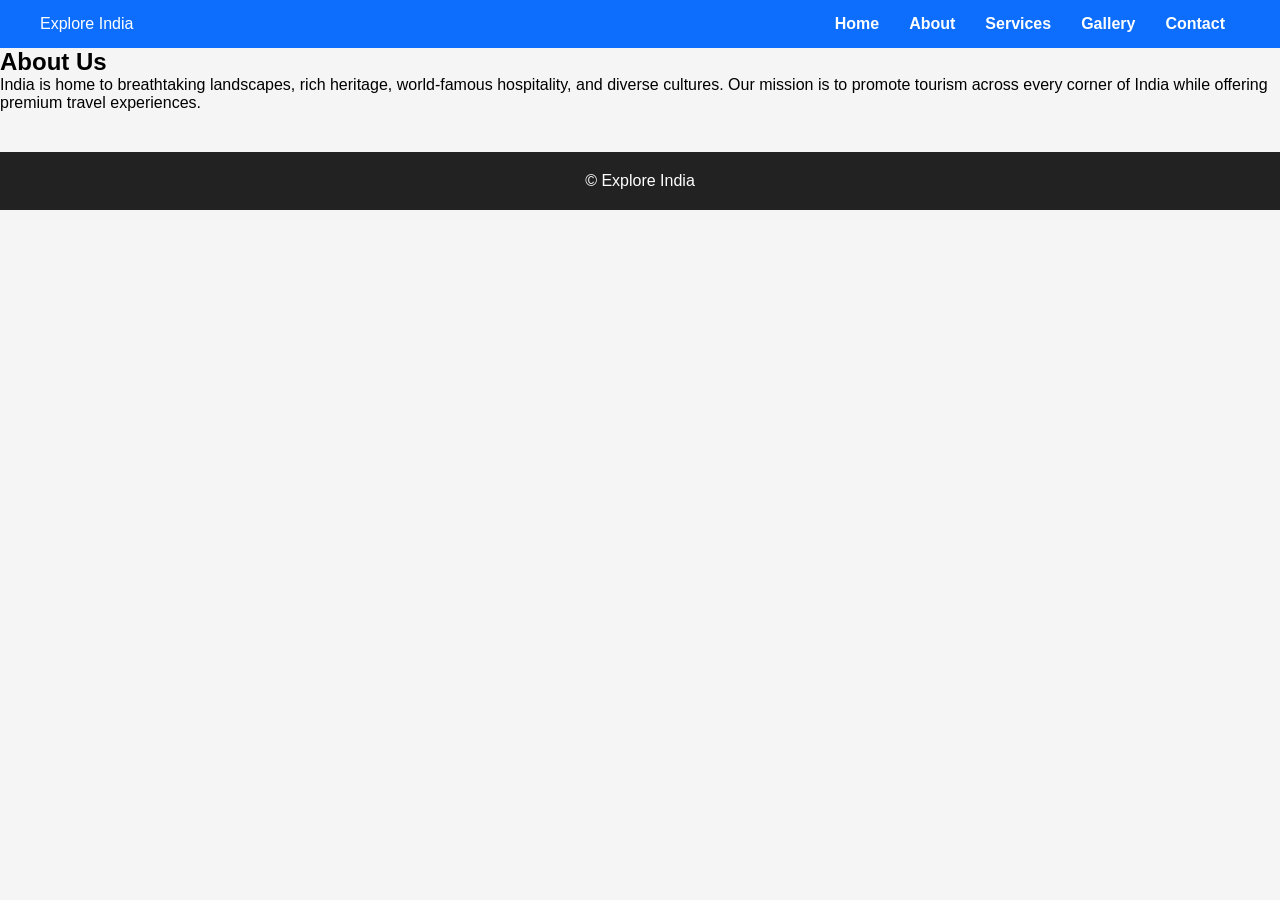
==== about.html @ 99f6db0e "Initial commit" ====
<!DOCTYPE html>
<html>
<head>

<link rel="stylesheet" href="css/style.css">

<title>About</title>

</head>

<body>

<nav class="navbar">

<div class="logo">Explore India</div>

<ul class="nav-links">

<li><a href="index.html">Home</a></li>

<li><a href="about.html">About</a></li>

<li><a href="services.html">Services</a></li>

<li><a href="gallery.html">Gallery</a></li>

<li><a href="contact.html">Contact</a></li>

</ul>

</nav>

<section class="page">

<h1>About Us</h1>

<p>

India is home to breathtaking landscapes, rich heritage,

world-famous hospitality, and diverse cultures.

Our mission is to promote tourism across every corner

of India while offering premium travel experiences.

</p>

</section>

<footer>

<p>© Explore India</p>

</footer>

</body>

</html>
---- css/style.css ----
*{
margin:0;
padding:0;
box-sizing:border-box;
font-family:Arial;
}

body{
background:#f5f5f5;
}

.navbar{
display:flex;
justify-content:space-between;
align-items:center;
background:#0d6efd;
padding:15px 40px;
color:white;
flex-wrap:wrap;
}

.nav-links{
display:flex;
list-style:none;
}

.nav-links li{
margin:0 15px;
}

.nav-links a{
color:white;
text-decoration:none;
font-weight:bold;
}

.menu{
display:none;
font-size:30px;
cursor:pointer;
}

.hero{
text-align:center;
padding:40px;
}

.slider img{
width:100%;
height:500px;
object-fit:cover;
border-radius:10px;
}

.cards{
display:flex;
justify-content:center;
gap:20px;
flex-wrap:wrap;
padding:40px;
}

.card{
background:white;
padding:20px;
width:300px;
box-shadow:0 0 10px gray;
text-align:center;
border-radius:10px;
}

.card img{
width:100%;
height:220px;
object-fit:cover;
}

.gallery{
display:grid;
grid-template-columns:repeat(auto-fit,minmax(250px,1fr));
gap:15px;
padding:30px;
}

.gallery img{
width:100%;
border-radius:10px;
}

.contact{
width:80%;
margin:auto;
padding:30px;
}

.contact input,
.contact textarea{
width:100%;
padding:12px;
margin:10px 0;
}

button{
padding:12px 30px;
background:#0d6efd;
color:white;
border:none;
cursor:pointer;
}

footer{
background:#222;
color:white;
text-align:center;
padding:20px;
margin-top:40px;
}

@media(max-width:768px){

.nav-links{
display:none;
width:100%;
flex-direction:column;
}

.nav-links.active{
display:flex;
}

.menu{
display:block;
}

}
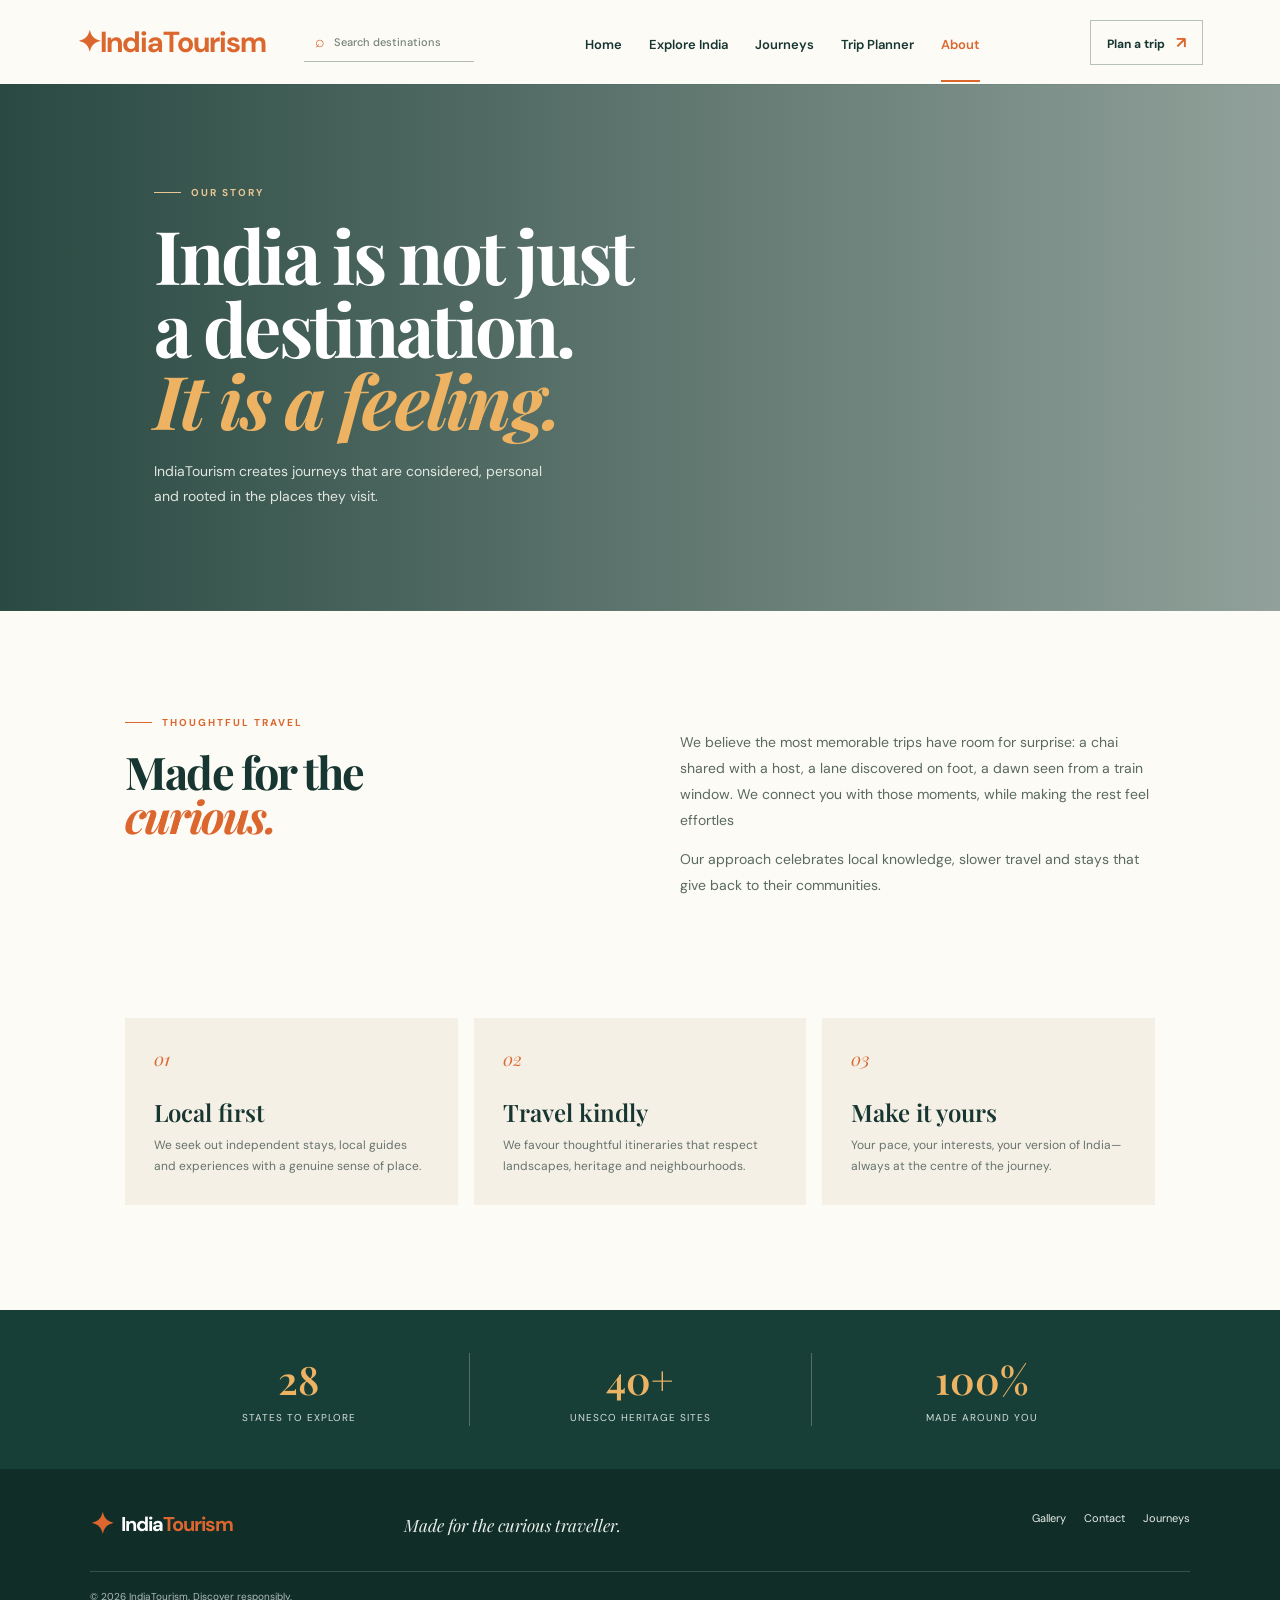
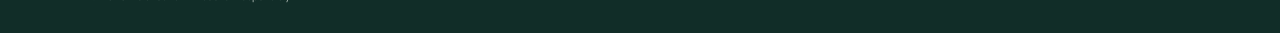
==== commit 22467121: "index (home) page" ====
--- a/about.html
+++ b/about.html
@@ -1,59 +1,77 @@
 <!DOCTYPE html>
-<html>
+<html lang="en">
+
 <head>
-
-<link rel="stylesheet" href="css/style.css">
-
-<title>About</title>
-
+    <meta charset="UTF-8">
+    <meta name="viewport" content="width=device-width,initial-scale=1.0">
+    <meta name="description" content="About IndiaTourism">
+    <title>About | IndiaTourism</title>
+    <link rel="preconnect" href="https://fonts.googleapis.com">
+    <link rel="preconnect" href="https://fonts.gstatic.com" crossorigin>
+    <link
+        href="https://fonts.googleapis.com/css2?family=DM+Sans:wght@400;500;600;700&family=Playfair+Display:ital,wght@0,600;0,700;0,800;1,600&display=swap"
+        rel="stylesheet">
+    <link rel="stylesheet" href="css/style.css">
 </head>
 
 <body>
-
-<nav class="navbar">
-
-<div class="logo">Explore India</div>
-
-<ul class="nav-links">
-
-<li><a href="index.html">Home</a></li>
-
-<li><a href="about.html">About</a></li>
-
-<li><a href="services.html">Services</a></li>
-
-<li><a href="gallery.html">Gallery</a></li>
-
-<li><a href="contact.html">Contact</a></li>
-
-</ul>
-
-</nav>
-
-<section class="page">
-
-<h1>About Us</h1>
-
-<p>
-
-India is home to breathtaking landscapes, rich heritage,
-
-world-famous hospitality, and diverse cultures.
-
-Our mission is to promote tourism across every corner
-
-of India while offering premium travel experiences.
-
-</p>
-
-</section>
-
-<footer>
-
-<p>© Explore India</p>
-
-</footer>
-
+    <header class="site-header"><a class="brand" href="index.html"><span
+                class="brand-mark">✦<span><span>India<span>Tourism</span></span></a><button class="menu-toggle"
+            aria-label="Open navigation" aria-expanded="false">☰</button>
+        <nav class="main-nav"><a href="index.html">Home</a><a href="services.html">Explore India</a><a
+                href="services.html">Journeys</a><a href="index.html#planner">Trip Planner</a><a class="active"
+                href="about.html">About</a></nav><a class="nav-action" href="contact.html">Plan a trip
+            <span>↗</span></a>
+    </header>
+    <main>
+        <section class="page-hero about-hero">
+            <p class="eyebrow light"><span></span> Our story</p>
+            <h1>India is not just<br>a destination.<br><em>It is a feeling.</em></h1>
+            <p>IndiaTourism creates journeys that are considered, personal and rooted in the places they visit.</p>
+        </section>
+        <section class="story-section">
+            <div>
+                <p class="eyebrow warm"><span></span> Thoughtful travel</p>
+                <h2>Made for the<br><em>curious.</em></h2>
+            </div>
+            <div>
+                <p>We believe the most memorable trips have room for surprise: a chai shared with a host, a lane
+                    discovered on foot, a dawn seen from a train window. We connect you with those moments, while making
+                    the rest feel effortles</p>
+                <p>Our approach celebrates local knowledge, slower travel and stays that give back to their communities.
+                </p>
+            </div>
+        </section>
+        <section class="values-grid">
+            <article><span>01</span>
+                <h3>Local first</h3>
+                <p>We seek out independent stays, local guides and experiences with a genuine sense of place.</p>
+            </article>
+            <article><span>02</span>
+                <h3>Travel kindly</h3>
+                <p>We favour thoughtful itineraries that respect landscapes, heritage and neighbourhoods.</p>
+            </article>
+            <article><span>03</span>
+                <h3>Make it yours</h3>
+                <p>Your pace, your interests, your version of India—always at the centre of the journey.</p>
+            </article>
+        </section>
+        <section class="stats-strip">
+            <div><strong>28</strong><span>States to explore</span></div>
+            <div><strong>40+</strong><span>UNESCO heritage sites</span></div>
+            <div><strong>100%</strong><span>Made around you</span></div>
+        </section>
+    </main>
+    <footer class="site-footer"><a class="brand" href="index.html">
+            <span class="brand-mark">✦</span><span>India<span>Tourism</span></span></a>
+        <p>Made for the curious traveller.</p>
+        <div><a href="gallery.html">Gallery</a>
+            <a href="contact.html">Contact</a>
+            <a href="services.html">Journeys</a>
+        </div>
+        <small>© 2026 IndiaTourism. Discover responsibly.</small>
+    </footer>
+    <script src="js/script.js"></script>
 </body>
 
 </html>
--- a/css/style.css
+++ b/css/style.css
@@ -1,135 +1,1942 @@
-*{
-margin:0;
-padding:0;
-box-sizing:border-box;
-font-family:Arial;
-}
-
-body{
-background:#f5f5f5;
-}
-
-.navbar{
-display:flex;
-justify-content:space-between;
-align-items:center;
-background:#0d6efd;
-padding:15px 40px;
-color:white;
-flex-wrap:wrap;
-}
-
-.nav-links{
-display:flex;
-list-style:none;
-}
-
-.nav-links li{
-margin:0 15px;
-}
-
-.nav-links a{
-color:white;
-text-decoration:none;
-font-weight:bold;
-}
-
-.menu{
-display:none;
-font-size:30px;
-cursor:pointer;
-}
-
-.hero{
-text-align:center;
-padding:40px;
-}
-
-.slider img{
-width:100%;
-height:500px;
-object-fit:cover;
-border-radius:10px;
-}
-
-.cards{
-display:flex;
-justify-content:center;
-gap:20px;
-flex-wrap:wrap;
-padding:40px;
-}
-
-.card{
-background:white;
-padding:20px;
-width:300px;
-box-shadow:0 0 10px gray;
-text-align:center;
-border-radius:10px;
-}
-
-.card img{
-width:100%;
-height:220px;
-object-fit:cover;
-}
-
-.gallery{
-display:grid;
-grid-template-columns:repeat(auto-fit,minmax(250px,1fr));
-gap:15px;
-padding:30px;
-}
-
-.gallery img{
-width:100%;
-border-radius:10px;
-}
-
-.contact{
-width:80%;
-margin:auto;
-padding:30px;
-}
-
-.contact input,
-.contact textarea{
-width:100%;
-padding:12px;
-margin:10px 0;
-}
-
-button{
-padding:12px 30px;
-background:#0d6efd;
-color:white;
-border:none;
-cursor:pointer;
-}
-
-footer{
-background:#222;
-color:white;
-text-align:center;
-padding:20px;
-margin-top:40px;
-}
-
-@media(max-width:768px){
-
-.nav-links{
-display:none;
-width:100%;
-flex-direction:column;
-}
-
-.nav-links.active{
-display:flex;
-}
-
-.menu{
-display:block;
-}
-
+:root {
+    --ink: #173631;
+    --forest: #173f38;
+    --cream: #f5f0e6;
+    --paper: #fdfbf6;
+    --saffron: #db672f;
+    --muted: #7c8178;
+    --line: #d8d5cc;
+    --serif: 'Playfair Display', Georgia, serif;
+    --sans: 'DM Sans', Arial, sans-serif;
+}
+
+* {
+    box-sizing: border-box;
+}
+
+html {
+    scroll-behavior: smooth;
+}
+
+body {
+    margin: 0;
+    background: var(--paper);
+    color: var(--ink);
+    font-family: var(--sans);
+}
+
+a {
+    color: inherit;
+    text-decoration: none;
+}
+
+img {
+    display: block;
+    width: 100%;
+    height: 100%;
+    object-fit: cover;
+}
+
+.visually-hidden {
+    position: absolute;
+    width: 1px;
+    height: 1px;
+    overflow: hidden;
+    clip: rect(0, 0, 0, 0);
+    white-space: nowrap;
+}
+
+.site-header {
+    position: sticky;
+    top: 0;
+    box-shadow: 0 1px 0 #17363112;
+}
+
+.site-search {
+    display: flex;
+    align-items: center;
+    gap: 7px;
+    width: 170px;
+    padding: 9px 11px;
+    border-bottom: 1px solid #aebbb3;
+    color: var(--saffron);
+}
+
+.site-search input {
+    width: 100%;
+    border: 0;
+    outline: 0;
+    background: transparent;
+    color: var(--ink);
+    font: 500 11px var(--sans);
+}
+
+.site-search input::placeholder {
+    color: #75847c;
+}
+
+.home-links {
+    max-width: 1080px;
+    margin: auto;
+    padding: 38px 25px;
+    display: grid;
+    grid-template-columns: repeat(3, 1fr);
+    gap: 0;
+}
+
+.home-links a {
+    min-height: 99px;
+    padding: 14px 23px;
+    border-left: 1px solid var(--line);
+    display: grid;
+    grid-template-columns: 28px 1fr 20px;
+    align-content: center;
+    column-gap: 9px;
+}
+
+.home-links a:last-child {
+    border-right: 1px solid var(--line);
+}
+
+.home-links span {
+    grid-row: span 2;
+    color: var(--saffron);
+    font: italic 16px var(--serif);
+}
+
+.home-links strong {
+    font: 600 17px var(--serif);
+}
+
+.home-links small {
+    color: #7b8781;
+    font-size: 9px;
+    line-height: 1.5;
+}
+
+.home-links b {
+    grid-column: 3;
+    grid-row: span 2;
+    align-self: center;
+    color: var(--saffron);
+    font-size: 17px;
+}
+
+.booking-hero {
+    background-image: linear-gradient(90deg, #12362ee6, #12362e66), url('https://images.unsplash.com/photo-1514222134-b57cbb8ce073?auto=format&fit=crop&w=1600&q=80');
+}
+
+@media (max-width:900px) {
+    .site-search {
+        order: 3;
+        margin-left: auto;
+        width: 150px;
+    }
+
+    .site-header {
+        gap: 16px;
+    }
+
+    .main-nav {
+        margin: auto;
+    }
+}
+
+.gallery-grid.expanded-gallery {
+    height: auto;
+    min-height: 760px;
+    grid-template-columns: repeat(3, 1fr);
+    grid-template-rows: repeat(3, 240px);
+}
+
+.expanded-gallery .tall {
+    grid-row: span 2;
+}
+
+.expanded-gallery .gallery-item {
+    min-height: 0;
+}
+
+@media (max-width:760px) {
+    .gallery-grid.expanded-gallery {
+        min-height: 0;
+        grid-template-columns: 1fr 1fr;
+        grid-template-rows: repeat(5, 170px);
+    }
+}
+
+@media (max-width:760px) {
+    .site-search {
+        display: none;
+    }
+
+    .home-links {
+        grid-template-columns: 1fr;
+        padding: 18px 8vw 35px;
+    }
+
+    .home-links a,
+    .home-links a:last-child {
+        border: 0;
+        border-bottom: 1px solid var(--line);
+        padding: 16px 4px;
+        min-height: 82px;
+    }
+}
+
+.hero-image .hero-slide {
+    position: absolute;
+    inset: 0;
+    opacity: 0;
+    transition: opacity .75s ease;
+}
+
+.hero-image .hero-slide.active {
+    opacity: 1;
+}
+
+.slider-controls {
+    position: absolute;
+    z-index: 2;
+    right: 26px;
+    bottom: 25px;
+    display: flex;
+    gap: 7px;
+}
+
+.slider-dot {
+    width: 20px;
+    height: 2px;
+    padding: 0;
+    border: 0;
+    background: #ffffff88;
+    cursor: pointer;
+}
+
+.slider-dot.active {
+    background: #fff;
+}
+
+.page-hero {
+    min-height: 430px;
+    padding: 102px 12vw;
+    color: white;
+    background-position: center;
+    background-size: cover;
+}
+
+.page-hero h1 {
+    margin: 0;
+    font: 700 clamp(48px, 6vw, 74px)/.98 var(--serif);
+    letter-spacing: -2.7px;
+}
+
+.page-hero h1 em {
+    color: #edb363;
+}
+
+.page-hero>p:not(.eyebrow) {
+    max-width: 390px;
+    color: #e1e7e0;
+    font-size: 14px;
+    line-height: 1.8;
+    margin: 22px 0 0;
+}
+
+.about-hero {
+    background-image: linear-gradient(90deg, #12362ee6, #12362e75), url('https://images.unsplash.com/photo-1514222134-b57cbb8ce073?auto=format&fit=crop&w=1600&q=80');
+}
+
+.services-hero {
+    background-image: linear-gradient(90deg, #12362ee6, #12362e66), url('https://images.unsplash.com/photo-1506461883276-594a12b11cf3?auto=format&fit=crop&w=1600&q=80');
+}
+
+.gallery-hero {
+    background-image: linear-gradient(90deg, #12362ee6, #12362e68), url('https://images.unsplash.com/photo-1548013146-72479768bada?auto=format&fit=crop&w=1600&q=80');
+}
+
+.story-section {
+    max-width: 1080px;
+    margin: auto;
+    padding: 105px 25px;
+    display: grid;
+    grid-template-columns: 1fr 1fr;
+    gap: 80px;
+}
+
+.story-section h2,
+.service-page-intro h2 {
+    margin: 0;
+    font: 700 45px/.98 var(--serif);
+    letter-spacing: -1.8px;
+}
+
+.story-section h2 em,
+.service-page-intro h2 em {
+    color: var(--saffron);
+}
+
+.story-section>div:last-child {
+    color: #596961;
+    font-size: 14px;
+    line-height: 1.85;
+}
+
+.values-grid {
+    max-width: 1080px;
+    margin: 0 auto 105px;
+    padding: 0 25px;
+    display: grid;
+    grid-template-columns: repeat(3, 1fr);
+    gap: 16px;
+}
+
+.values-grid article {
+    padding: 29px;
+    background: var(--cream);
+}
+
+.values-grid span {
+    color: var(--saffron);
+    font: italic 18px var(--serif);
+}
+
+.values-grid h3 {
+    margin: 25px 0 7px;
+    font: 600 24px var(--serif);
+}
+
+.values-grid p {
+    color: #66736c;
+    font-size: 12px;
+    line-height: 1.7;
+    margin: 0;
+}
+
+.stats-strip {
+    background: var(--forest);
+    color: white;
+    padding: 43px max(10vw, 25px);
+    display: grid;
+    grid-template-columns: repeat(3, 1fr);
+    text-align: center;
+}
+
+.stats-strip div+div {
+    border-left: 1px solid #ffffff40;
+}
+
+.stats-strip strong {
+    display: block;
+    font: 600 39px var(--serif);
+    color: #edb363;
+}
+
+.stats-strip span {
+    font-size: 10px;
+    color: #d6e0d9;
+    text-transform: uppercase;
+    letter-spacing: 1px;
+}
+
+.service-page-intro {
+    max-width: 1080px;
+    margin: auto;
+    padding: 100px 25px 42px;
+}
+
+.service-page-grid {
+    max-width: 1080px;
+    margin: 0 auto 105px;
+    padding: 0 25px;
+    display: grid;
+    grid-template-columns: repeat(3, 1fr);
+    gap: 16px;
+}
+
+.service-page-grid article {
+    padding: 31px;
+    border: 1px solid var(--line);
+}
+
+.service-page-grid article>span {
+    color: var(--saffron);
+    font-size: 27px;
+}
+
+.service-page-grid h3 {
+    margin: 36px 0 7px;
+    font: 600 25px var(--serif);
+}
+
+.service-page-grid p {
+    min-height: 60px;
+    color: #69766f;
+    font-size: 12px;
+    line-height: 1.75;
+}
+
+.service-page-grid a {
+    color: var(--saffron);
+    font-size: 11px;
+    font-weight: 700;
+}
+
+.compact {
+    padding-top: 0;
+}
+
+.standalone {
+    background: var(--paper);
+}
+
+.contact-page {
+    min-height: 590px;
+}
+
+.expanded {
+    max-width: 1080px;
+}
+
+@media (max-width:760px) {
+    .page-hero {
+        min-height: 380px;
+        padding: 80px 9vw;
+    }
+
+    .story-section {
+        grid-template-columns: 1fr;
+        gap: 35px;
+        padding: 75px 8vw;
+    }
+
+    .values-grid,
+    .service-page-grid {
+        grid-template-columns: 1fr;
+        padding: 0 8vw;
+        margin-bottom: 75px;
+    }
+
+    .stats-strip {
+        grid-template-columns: 1fr;
+        gap: 22px;
+    }
+
+    .stats-strip div+div {
+        border-left: 0;
+        border-top: 1px solid #ffffff40;
+        padding-top: 22px;
+    }
+
+    .service-page-intro {
+        padding: 75px 8vw 35px;
+    }
+
+    .contact-page {
+        min-height: 0;
+    }
+}
+
+.booking-section {
+    max-width: 1130px;
+    margin: auto;
+    padding: 110px 25px;
+}
+
+.booking-section {
+    display: grid;
+    grid-template-columns: .9fr 1.5fr;
+    column-gap: 72px;
+}
+
+.booking-intro h2,
+.gallery-title h2,
+.contact-copy h2 {
+    font: 700 43px/.98 var(--serif);
+    letter-spacing: -1.7px;
+    margin: 0;
+}
+
+.booking-intro h2 em,
+.gallery-title h2 em,
+.contact-copy h2 em {
+    color: var(--saffron);
+}
+
+.booking-intro>p:not(.eyebrow) {
+    color: #647169;
+    line-height: 1.75;
+    font-size: 13px;
+    margin: 20px 0 27px;
+}
+
+.booking-tabs {
+    display: flex;
+    gap: 8px;
+    flex-wrap: wrap;
+}
+
+.booking-tab {
+    border: 1px solid #cbd0c9;
+    background: transparent;
+    color: #607069;
+    cursor: pointer;
+    padding: 9px 11px;
+    font: 600 10px var(--sans);
+}
+
+.booking-tab.active {
+    color: white;
+    border-color: var(--forest);
+    background: var(--forest);
+}
+
+.booking-options {
+    display: grid;
+    gap: 10px;
+}
+
+.booking-option {
+    position: relative;
+    min-height: 126px;
+    padding: 20px 22px;
+    border: 1px solid #deded6;
+    background: #fff;
+    display: grid;
+    grid-template-columns: 1fr auto;
+    align-items: center;
+}
+
+.booking-option.featured {
+    border-color: var(--saffron);
+}
+
+.option-tag {
+    color: var(--saffron);
+    text-transform: uppercase;
+    letter-spacing: 1.1px;
+    font-size: 8px;
+    font-weight: 700;
+}
+
+.booking-option h3 {
+    grid-column: 1;
+    font: 600 23px var(--serif);
+    margin: 4px 0 2px;
+}
+
+.booking-option p {
+    grid-column: 1;
+    margin: 0;
+    color: #738078;
+    font-size: 10px;
+}
+
+.booking-option strong {
+    position: absolute;
+    right: 22px;
+    top: 27px;
+    color: var(--forest);
+    font: 600 21px var(--serif);
+}
+
+.booking-option strong small {
+    display: block;
+    font: 400 8px var(--sans);
+    color: #8a948e;
+    text-transform: uppercase;
+    letter-spacing: .6px;
+}
+
+.reserve-button {
+    position: absolute;
+    right: 22px;
+    bottom: 18px;
+    border: 0;
+    background: transparent;
+    color: var(--saffron);
+    cursor: pointer;
+    padding: 0;
+    font: 700 10px var(--sans);
+}
+
+.reserve-button span {
+    margin-left: 8px;
+    font-size: 15px;
+}
+
+.booking-feedback {
+    grid-column: 2;
+    min-height: 18px;
+    margin: 12px 0 0;
+    color: var(--saffron);
+    font-size: 12px;
+}
+
+.saved-bookings {
+    grid-column: 2;
+}
+
+.saved-bookings:not(:empty) {
+    margin-top: 4px;
+    padding: 12px 14px;
+    background: var(--cream);
+    color: #44564e;
+    font-size: 11px;
+}
+
+.saved-bookings button {
+    float: right;
+    border: 0;
+    background: transparent;
+    color: var(--saffron);
+    cursor: pointer;
+}
+
+.gallery-section {
+    background: var(--cream);
+    padding: 102px max(6vw, 25px);
+}
+
+.gallery-title {
+    max-width: 1080px;
+    display: flex;
+    align-items: end;
+    justify-content: space-between;
+    gap: 50px;
+    margin: 0 auto 43px;
+}
+
+.gallery-title>p {
+    max-width: 345px;
+    margin: 0;
+    color: #657169;
+    line-height: 1.75;
+    font-size: 13px;
+}
+
+.gallery-grid {
+    max-width: 1080px;
+    margin: auto;
+    height: 493px;
+    display: grid;
+    grid-template-columns: 1.1fr 1fr 1fr;
+    grid-template-rows: 1fr 1fr;
+    gap: 14px;
+}
+
+.gallery-item {
+    position: relative;
+    overflow: hidden;
+    padding: 0;
+    border: 0;
+    cursor: pointer;
+    text-align: left;
+    color: #fff;
+    background: #143b34;
+}
+
+.gallery-item img {
+    transition: transform .4s;
+}
+
+.gallery-item:hover img {
+    transform: scale(1.05);
+}
+
+.gallery-item:after {
+    content: '';
+    position: absolute;
+    inset: 0;
+    background: linear-gradient(0deg, #0c2c25b5, transparent 55%);
+}
+
+.gallery-item span {
+    position: absolute;
+    z-index: 1;
+    bottom: 15px;
+    left: 17px;
+    font: 600 18px var(--serif);
+}
+
+.gallery-item.tall {
+    grid-row: span 2;
+}
+
+.gallery-item.wide {
+    grid-column: span 2;
+}
+
+.lightbox {
+    padding: 0;
+    border: 0;
+    max-width: min(820px, 90vw);
+    background: #153b34;
+    color: white;
+}
+
+.lightbox::backdrop {
+    background: #10251ed9;
+}
+
+.lightbox img {
+    max-height: 75vh;
+    object-fit: contain;
+}
+
+.lightbox p {
+    margin: 0;
+    padding: 13px 18px 16px;
+    font: italic 16px var(--serif);
+}
+
+.lightbox-close {
+    position: absolute;
+    top: 8px;
+    right: 8px;
+    width: 31px;
+    height: 31px;
+    border: 0;
+    border-radius: 50%;
+    background: white;
+    color: var(--forest);
+    font-size: 23px;
+    cursor: pointer;
+}
+
+.contact-section {
+    padding: 89px max(8vw, 25px);
+    background: var(--forest);
+    color: white;
+    display: grid;
+    grid-template-columns: .85fr 1.3fr;
+    gap: 92px;
+}
+
+.contact-copy h2 em {
+    color: #edb363;
+}
+
+.contact-copy>p:not(.eyebrow) {
+    color: #c1d0c7;
+    max-width: 320px;
+    font-size: 13px;
+    line-height: 1.8;
+    margin: 20px 0;
+}
+
+.contact-copy>a {
+    color: #f1bb6d;
+    font: 600 14px var(--serif);
+}
+
+.contact-form {
+    display: grid;
+    gap: 17px;
+}
+
+.form-row {
+    display: grid;
+    grid-template-columns: 1fr 1fr;
+    gap: 16px;
+}
+
+.contact-form label {
+    display: flex;
+    flex-direction: column;
+    gap: 7px;
+    text-transform: uppercase;
+    letter-spacing: .9px;
+    color: #c3d2c9;
+    font-size: 8px;
+}
+
+.contact-form input,
+.contact-form select,
+.contact-form textarea {
+    width: 100%;
+    border: 0;
+    border-bottom: 1px solid #a5bbb0;
+    outline: 0;
+    padding: 4px 0 9px;
+    resize: vertical;
+    color: white;
+    background: transparent;
+    font: 500 12px var(--sans);
+}
+
+.contact-form select option {
+    color: var(--ink);
+}
+
+.contact-form input::placeholder,
+.contact-form textarea::placeholder {
+    color: #b7c8bd;
+}
+
+.contact-form input:invalid:not(:placeholder-shown),
+.contact-form textarea:invalid:not(:placeholder-shown) {
+    border-bottom-color: #f09576;
+}
+
+.contact-form .button {
+    justify-self: start;
+    border: 0;
+    cursor: pointer;
+    margin-top: 5px;
+}
+
+.form-feedback {
+    min-height: 16px;
+    margin: 0;
+    color: #f3cf9e;
+    font-size: 12px;
+}
+
+@media (max-width:760px) {
+    .booking-section {
+        display: block;
+        padding: 75px 8vw;
+    }
+
+    .booking-options {
+        margin-top: 34px;
+    }
+
+    .booking-option {
+        min-height: 142px;
+    }
+
+    .booking-feedback,
+    .saved-bookings {
+        margin-top: 13px;
+    }
+
+    .gallery-section {
+        padding: 75px 6vw;
+    }
+
+    .gallery-title {
+        display: block;
+    }
+
+    .gallery-title>p {
+        margin-top: 23px;
+    }
+
+    .gallery-grid {
+        height: 430px;
+        grid-template-columns: 1fr 1fr;
+        grid-template-rows: 1.2fr 1fr 1fr;
+    }
+
+    .gallery-item.tall {
+        grid-row: span 2;
+    }
+
+    .gallery-item.wide {
+        grid-column: span 2;
+    }
+
+    .contact-section {
+        grid-template-columns: 1fr;
+        gap: 46px;
+        padding: 70px 8vw;
+    }
+
+    .form-row {
+        grid-template-columns: 1fr;
+        gap: 17px;
+    }
+}
+
+.destination-guide {
+    padding: 106px max(6vw, 25px) 112px;
+    background: var(--cream);
+}
+
+.guide-heading {
+    max-width: 1080px;
+    margin: 0 auto 42px;
+    display: flex;
+    align-items: end;
+    justify-content: space-between;
+    gap: 25px;
+}
+
+.guide-heading h2,
+.travel-tools h2 {
+    font: 700 44px/.98 var(--serif);
+    letter-spacing: -1.6px;
+    margin: 0;
+}
+
+.guide-heading h2 em,
+.travel-tools h2 em {
+    color: var(--saffron);
+}
+
+.filter-row {
+    display: flex;
+    gap: 7px;
+    flex-wrap: wrap;
+}
+
+.filter {
+    border: 1px solid #cbd0c9;
+    background: transparent;
+    padding: 9px 12px;
+    font: 600 10px var(--sans);
+    color: #607069;
+    cursor: pointer;
+}
+
+.filter.active,
+.filter:hover {
+    color: #fff;
+    border-color: var(--forest);
+    background: var(--forest);
+}
+
+.destination-cards {
+    max-width: 1080px;
+    margin: auto;
+    display: grid;
+    grid-template-columns: repeat(4, 1fr);
+    gap: 15px;
+}
+
+.destination-card {
+    background: #fff;
+    transition: transform .25s, opacity .25s;
+}
+
+.destination-card.hidden {
+    display: none;
+}
+
+.destination-card:hover {
+    transform: translateY(-5px);
+}
+
+.destination-card img {
+    height: 200px;
+}
+
+.destination-content {
+    padding: 17px 18px 14px;
+}
+
+.season {
+    font-size: 8px;
+    text-transform: uppercase;
+    letter-spacing: .85px;
+    color: var(--saffron);
+    font-weight: 700;
+}
+
+.destination-content h3 {
+    font: 600 24px var(--serif);
+    margin: 7px 0 4px;
+}
+
+.destination-content p {
+    color: #67746d;
+    font-size: 11px;
+    line-height: 1.5;
+    min-height: 33px;
+    margin: 0;
+}
+
+.destination-content>div {
+    border-top: 1px solid #e5e5df;
+    margin-top: 14px;
+    padding-top: 10px;
+    display: flex;
+    justify-content: space-between;
+    align-items: center;
+    color: #84918b;
+    font-size: 9px;
+    text-transform: uppercase;
+    letter-spacing: .8px;
+}
+
+.destination-content button {
+    border: 0;
+    background: transparent;
+    font-size: 21px;
+    color: var(--saffron);
+    cursor: pointer;
+    line-height: 1;
+}
+
+.destination-feedback {
+    max-width: 1080px;
+    margin: 16px auto 0;
+    min-height: 16px;
+    color: var(--saffron);
+    font-size: 12px;
+}
+
+.travel-tools {
+    padding: 107px max(6vw, 25px);
+    max-width: 1190px;
+    margin: auto;
+    display: grid;
+    grid-template-columns: 1.15fr 1.3fr .85fr;
+    gap: 39px;
+    align-items: center;
+}
+
+.tools-copy>p:not(.eyebrow) {
+    color: #65736b;
+    font-size: 13px;
+    line-height: 1.8;
+    max-width: 275px;
+    margin: 19px 0 23px;
+}
+
+.dark-link {
+    color: var(--forest);
+}
+
+.dark-link span {
+    color: var(--saffron);
+    margin-left: 9px;
+    font-size: 17px;
+}
+
+.service-list {
+    border-top: 1px solid var(--line);
+}
+
+.service-list article {
+    min-height: 93px;
+    display: grid;
+    grid-template-columns: 36px 1fr 18px;
+    gap: 9px;
+    align-items: center;
+    border-bottom: 1px solid var(--line);
+}
+
+.service-icon {
+    color: var(--saffron);
+    font-size: 24px;
+}
+
+.service-list h3 {
+    margin: 0 0 4px;
+    font: 600 18px var(--serif);
+}
+
+.service-list p {
+    margin: 0;
+    color: #77827c;
+    font-size: 10px;
+    line-height: 1.5;
+}
+
+.service-list article>span:last-child {
+    color: var(--saffron);
+}
+
+.weather-card {
+    min-height: 232px;
+    background: var(--forest);
+    color: white;
+    padding: 22px;
+}
+
+.weather-top {
+    display: flex;
+    justify-content: space-between;
+    align-items: start;
+    border-bottom: 1px solid #ffffff35;
+    padding-bottom: 19px;
+}
+
+.weather-top p {
+    margin: 0 0 4px;
+    color: #c8d8cf;
+    font-size: 8px;
+    letter-spacing: 1px;
+}
+
+.weather-top select {
+    margin-left: -3px;
+    border: 0;
+    color: white;
+    background: transparent;
+    font: 600 16px var(--serif);
+    outline: 0;
+}
+
+.weather-top option {
+    color: var(--ink);
+}
+
+.weather-top>span {
+    color: #f8bf5b;
+    font-size: 31px;
+}
+
+.temperature {
+    padding: 23px 0;
+    display: flex;
+    align-items: center;
+    gap: 16px;
+}
+
+.temperature strong {
+    font: 600 48px/.8 var(--serif);
+}
+
+.temperature div {
+    display: flex;
+    flex-direction: column;
+    gap: 4px;
+    font-size: 12px;
+}
+
+.temperature small {
+    color: #b5c8bd;
+    font-size: 9px;
+    line-height: 1.3;
+}
+
+.weather-meta {
+    border-top: 1px solid #ffffff35;
+    padding-top: 14px;
+    display: flex;
+    gap: 17px;
+    color: #c5d1ca;
+    font-size: 9px;
+}
+
+.weather-meta b {
+    display: block;
+    color: white;
+    padding-top: 3px;
+    font-size: 11px;
+}
+
+@media (max-width:760px) {
+    .guide-heading {
+        display: block;
+    }
+
+    .filter-row {
+        margin-top: 25px;
+    }
+
+    .destination-guide {
+        padding: 75px 6vw;
+    }
+
+    .destination-cards {
+        grid-template-columns: 1fr 1fr;
+    }
+
+    .destination-card img {
+        height: 160px;
+    }
+
+    .destination-content {
+        padding: 13px;
+    }
+
+    .destination-content h3 {
+        font-size: 20px;
+    }
+
+    .destination-content p {
+        font-size: 10px;
+    }
+
+    .travel-tools {
+        grid-template-columns: 1fr;
+        padding: 75px 8vw;
+        gap: 32px;
+    }
+
+    .weather-card {
+        max-width: 340px;
+    }
+}
+
+.site-header {
+    height: 84px;
+    display: flex;
+    align-items: center;
+    gap: 38px;
+    padding: 0 6vw;
+    background: var(--paper);
+    position: relative;
+    z-index: 5;
+}
+
+.brand {
+    display: flex;
+    align-items: center;
+    gap: 8px;
+    font-size: 20px;
+    font-weight: 700;
+    letter-spacing: -1px;
+    white-space: nowrap;
+}
+
+.brand>span:last-child span {
+    color: var(--saffron);
+}
+
+.brand-mark {
+    color: var(--saffron);
+    font-size: 29px;
+    line-height: 0;
+}
+
+.main-nav {
+    display: flex;
+    gap: 27px;
+    margin: auto;
+    font-size: 13px;
+    font-weight: 600;
+}
+
+.main-nav a {
+    padding: 33px 0 27px;
+    border-bottom: 2px solid transparent;
+}
+
+.main-nav a:hover,
+.main-nav .active {
+    color: var(--saffron);
+    border-bottom-color: var(--saffron);
+}
+
+.nav-action {
+    border: 1px solid #b7c1ba;
+    padding: 11px 16px;
+    font-size: 12px;
+    font-weight: 700;
+}
+
+.nav-action span {
+    margin-left: 8px;
+    color: var(--saffron);
+    font-size: 16px;
+}
+
+.menu-toggle {
+    display: none;
+}
+
+.hero {
+    min-height: 570px;
+    display: grid;
+    grid-template-columns: 51% 49%;
+    background: var(--cream);
+    position: relative;
+    overflow: hidden;
+}
+
+.hero-copy {
+    padding: 94px 7vw 75px 12vw;
+    align-self: center;
+}
+
+.eyebrow {
+    text-transform: uppercase;
+    letter-spacing: 2px;
+    font-size: 10px;
+    font-weight: 700;
+    color: var(--forest);
+    margin: 0 0 20px;
+    display: flex;
+    align-items: center;
+    gap: 10px;
+}
+
+.eyebrow span {
+    width: 27px;
+    height: 1px;
+    background: currentColor;
+    display: inline-block;
+}
+
+.warm {
+    color: var(--saffron);
+}
+
+.light {
+    color: #e9c693;
+}
+
+.hero h1,
+.intro-section h2,
+.section-heading h2,
+.planner-banner h2,
+.about-strip h2 {
+    font: 700 clamp(46px, 5vw, 74px)/.98 var(--serif);
+    letter-spacing: -2.7px;
+    margin: 0;
+}
+
+.hero h1 em,
+.intro-section h2 em,
+.section-heading h2 em,
+.planner-banner h2 em,
+.about-strip h2 em {
+    font-weight: 600;
+    color: var(--saffron);
+}
+
+.hero-description {
+    max-width: 400px;
+    margin: 27px 0 29px;
+    font-size: 14px;
+    line-height: 1.75;
+    color: #53645d;
+}
+
+.hero-actions {
+    display: flex;
+    gap: 28px;
+    align-items: center;
+}
+
+.button {
+    display: inline-flex;
+    gap: 20px;
+    align-items: center;
+    justify-content: center;
+    padding: 14px 19px;
+    font-size: 12px;
+    font-weight: 700;
+    letter-spacing: .1px;
+    transition: .2s ease;
+}
+
+.button-primary {
+    color: white;
+    background: var(--forest);
+}
+
+.button:hover {
+    transform: translateY(-2px);
+}
+
+.button span {
+    font-size: 18px;
+}
+
+.text-link {
+    font-size: 12px;
+    font-weight: 700;
+}
+
+.play {
+    color: var(--saffron);
+    font-size: 11px;
+    border: 1px solid var(--saffron);
+    border-radius: 50%;
+    padding: 7px 8px 7px 9px;
+    margin-right: 8px;
+}
+
+.hero-image {
+    position: relative;
+    min-height: 570px;
+}
+
+.hero-image:after {
+    content: '';
+    inset: 0;
+    position: absolute;
+    background: linear-gradient(90deg, rgba(12, 38, 32, .12), transparent 45%);
+}
+
+.heritage-note {
+    position: absolute;
+    z-index: 1;
+    bottom: 38px;
+    left: -39px;
+    display: flex;
+    align-items: center;
+    gap: 13px;
+    background: #f8f1e4;
+    padding: 15px 22px;
+}
+
+.heritage-note>span {
+    color: var(--saffron);
+    font-size: 21px;
+}
+
+.heritage-note div {
+    display: flex;
+    align-items: center;
+    gap: 9px;
+}
+
+.heritage-note strong {
+    font: 700 25px var(--serif);
+}
+
+.heritage-note small {
+    font-size: 9px;
+    line-height: 1.35;
+    text-transform: uppercase;
+    letter-spacing: .5px;
+}
+
+.scroll-cue {
+    position: absolute;
+    bottom: 22px;
+    left: 5.9vw;
+    font-size: 9px;
+    letter-spacing: 1.4px;
+    text-transform: uppercase;
+    color: #73817a;
+    display: flex;
+    gap: 9px;
+    align-items: center;
+}
+
+.scroll-cue span {
+    width: 27px;
+    height: 1px;
+    background: #73817a;
+}
+
+.search-panel {
+    width: min(970px, 87vw);
+    margin: -36px auto 0;
+    position: relative;
+    z-index: 4;
+    background: white;
+    box-shadow: 0 16px 35px #193a3126;
+}
+
+.search-panel form {
+    min-height: 84px;
+    display: grid;
+    grid-template-columns: 1.35fr 1fr 1fr 72px;
+    align-items: center;
+}
+
+.search-panel label {
+    display: flex;
+    gap: 14px;
+    align-items: center;
+    padding: 12px 24px;
+    border-right: 1px solid #e6e6df;
+}
+
+.field-icon {
+    font-size: 24px;
+    color: var(--saffron);
+}
+
+.field-text {
+    display: flex;
+    flex-direction: column;
+    gap: 3px;
+    width: 100%;
+}
+
+.field-text small {
+    font-size: 9px;
+    color: #8b928d;
+    text-transform: uppercase;
+    font-weight: 700;
+    letter-spacing: .9px;
+}
+
+.field-text input,
+.field-text select {
+    border: 0;
+    outline: 0;
+    padding: 0;
+    color: var(--ink);
+    width: 100%;
+    font: 600 12px var(--sans);
+    background: transparent;
+}
+
+.field-text input::placeholder {
+    color: var(--ink);
+    opacity: 1;
+}
+
+.search-button {
+    height: 100%;
+    border: 0;
+    cursor: pointer;
+    color: white;
+    background: var(--saffron);
+    font-size: 28px;
+}
+
+.search-panel p {
+    margin: 0;
+    padding: 0 20px;
+    font-size: 12px;
+    color: var(--saffron);
+}
+
+.intro-section,
+.journey-section,
+.about-strip {
+    max-width: 1130px;
+    margin: auto;
+}
+
+.intro-section {
+    padding: 113px 25px 49px;
+    display: grid;
+    grid-template-columns: 1fr 1fr;
+    align-items: end;
+}
+
+.intro-section h2,
+.section-heading h2 {
+    font-size: 46px;
+}
+
+.section-copy {
+    max-width: 370px;
+    justify-self: end;
+    font-size: 14px;
+    line-height: 1.8;
+    color: #65716b;
+    margin: 0 0 4px;
+}
+
+.experience-grid {
+    max-width: 1130px;
+    margin: auto;
+    padding: 0 25px 111px;
+    display: grid;
+    grid-template-columns: 1.35fr 1fr 1fr;
+    grid-template-rows: 220px 220px;
+    gap: 14px;
+}
+
+.experience-card {
+    min-height: 0;
+    position: relative;
+    overflow: hidden;
+    color: #fff;
+}
+
+.experience-card img {
+    transition: transform .5s;
+}
+
+.experience-card:hover img {
+    transform: scale(1.06);
+}
+
+.large-card {
+    grid-row: span 2;
+}
+
+.wide-card {
+    grid-column: span 2;
+}
+
+.card-shade {
+    position: absolute;
+    inset: 0;
+    background: linear-gradient(0deg, rgba(4, 26, 23, .73), transparent 65%);
+}
+
+.experience-number {
+    position: absolute;
+    top: 17px;
+    left: 20px;
+    font: italic 15px var(--serif);
+}
+
+.experience-name {
+    position: absolute;
+    left: 20px;
+    bottom: 18px;
+    font: 600 25px/.95 var(--serif);
+}
+
+.arrow-round {
+    position: absolute;
+    right: 17px;
+    bottom: 18px;
+    width: 32px;
+    height: 32px;
+    display: grid;
+    place-items: center;
+    background: var(--saffron);
+    border-radius: 50%;
+    font-size: 17px;
+}
+
+.journey-section {
+    padding: 90px 25px 117px;
+}
+
+.section-heading {
+    display: flex;
+    justify-content: space-between;
+    align-items: end;
+    margin-bottom: 42px;
+}
+
+.button-outline {
+    border: 1px solid #afbbb4;
+    color: var(--forest);
+}
+
+.journey-list {
+    border-top: 1px solid var(--line);
+}
+
+.journey-list article {
+    display: grid;
+    grid-template-columns: 66px 1fr 150px 32px;
+    align-items: center;
+    min-height: 106px;
+    border-bottom: 1px solid var(--line);
+    column-gap: 14px;
+}
+
+.journey-count {
+    color: var(--saffron);
+    font: italic 17px var(--serif);
+}
+
+.journey-meta {
+    text-transform: uppercase;
+    letter-spacing: 1.3px;
+    font-size: 9px;
+    color: #8b928d;
+    margin: 0 0 5px;
+}
+
+.journey-list h3 {
+    margin: 0;
+    font: 600 24px var(--serif);
+}
+
+.journey-price {
+    display: flex;
+    flex-direction: column;
+    font-size: 9px;
+    color: #8b928d;
+}
+
+.journey-price strong {
+    font: 700 16px var(--serif);
+    color: var(--ink);
+}
+
+.journey-price small {
+    font-size: 9px;
+}
+
+.journey-list article>a {
+    display: grid;
+    place-items: center;
+    width: 29px;
+    height: 29px;
+    border: 1px solid #abb9b1;
+    border-radius: 50%;
+    color: var(--saffron);
+}
+
+.planner-banner {
+    min-height: 350px;
+    padding: 69px max(7vw, 40px);
+    background: linear-gradient(90deg, rgba(16, 53, 45, .97), rgba(16, 53, 45, .86)), url('https://images.unsplash.com/photo-1529253355930-ddbe423a2ac7?auto=format&fit=crop&w=1600&q=80') center/cover;
+    color: white;
+    display: grid;
+    grid-template-columns: 1fr 1fr;
+    gap: 70px;
+    align-items: center;
+    position: relative;
+}
+
+.planner-banner h2 {
+    font-size: 45px;
+}
+
+.planner-banner h2 em {
+    color: #edb363;
+}
+
+.planner-banner>div>p:last-child {
+    font-size: 13px;
+    color: #d4ddd7;
+    margin: 20px 0 0;
+}
+
+.planner-form {
+    display: grid;
+    grid-template-columns: 1fr 1fr;
+    gap: 15px;
+}
+
+.planner-form label {
+    padding: 10px 13px 12px;
+    background: #ffffff13;
+    border-bottom: 1px solid #b8c8bf;
+    text-transform: uppercase;
+    font-size: 8px;
+    letter-spacing: 1px;
+    color: #c3d2c9;
+}
+
+.planner-form select {
+    appearance: none;
+    width: 100%;
+    border: 0;
+    outline: 0;
+    color: white;
+    background: transparent;
+    padding: 5px 0 0;
+    font: 600 13px var(--sans);
+}
+
+.planner-form option {
+    color: var(--ink);
+}
+
+.button-saffron {
+    background: var(--saffron);
+    color: white;
+    border: 0;
+    cursor: pointer;
+}
+
+.planner-feedback {
+    grid-column: span 2;
+    margin: 0;
+    color: #efd4ad;
+    font-size: 12px;
+}
+
+.about-strip {
+    padding: 105px 25px;
+    display: grid;
+    grid-template-columns: 1fr 1.1fr 1fr;
+    gap: 42px;
+    align-items: center;
+}
+
+.about-strip h2 {
+    font-size: 36px;
+}
+
+.about-strip>p:last-child {
+    color: #68736d;
+    font-size: 14px;
+    line-height: 1.8;
+}
+
+.site-footer {
+    background: #112d28;
+    color: #e8eee8;
+    padding: 42px 7vw 30px;
+    display: grid;
+    grid-template-columns: 1fr 1.6fr 1fr;
+    align-items: start;
+    gap: 20px;
+}
+
+.site-footer .brand {
+    color: white;
+}
+
+.site-footer>p {
+    font: italic 17px var(--serif);
+    margin: 3px 0;
+}
+
+.site-footer div {
+    display: flex;
+    justify-content: flex-end;
+    gap: 18px;
+    font-size: 11px;
+}
+
+.site-footer small {
+    grid-column: 1/-1;
+    border-top: 1px solid #ffffff2b;
+    padding-top: 18px;
+    margin-top: 12px;
+    font-size: 10px;
+    color: #afbbb5;
+}
+
+@media (max-width:760px) {
+    .site-header {
+        height: 70px;
+        padding: 0 6vw;
+        gap: 16px;
+    }
+
+    .menu-toggle {
+        display: block;
+        margin-left: auto;
+        border: 0;
+        background: transparent;
+        font-size: 24px;
+        color: var(--forest);
+        cursor: pointer;
+    }
+
+    .main-nav {
+        display: none;
+        position: absolute;
+        top: 70px;
+        left: 0;
+        right: 0;
+        padding: 13px 6vw 19px;
+        background: var(--paper);
+        box-shadow: 0 10px 20px #1c39321a;
+    }
+
+    .main-nav.open {
+        display: flex;
+        flex-direction: column;
+        gap: 5px;
+    }
+
+    .main-nav a {
+        padding: 7px 0;
+    }
+
+    .nav-action {
+        display: none;
+    }
+
+    .hero {
+        grid-template-columns: 1fr;
+    }
+
+    .hero-copy {
+        padding: 70px 9vw 55px;
+    }
+
+    .hero-image {
+        min-height: 340px;
+    }
+
+    .heritage-note {
+        left: 16px;
+        bottom: 20px;
+    }
+
+    .scroll-cue {
+        display: none;
+    }
+
+    .search-panel {
+        margin: -1px auto 0;
+        width: 100%;
+    }
+
+    .search-panel form {
+        grid-template-columns: 1fr 60px;
+    }
+
+    .search-panel label {
+        padding: 12px 18px;
+    }
+
+    .search-panel label:nth-of-type(2),
+    .search-panel label:nth-of-type(3) {
+        display: none;
+    }
+
+    .intro-section {
+        grid-template-columns: 1fr;
+        gap: 25px;
+        padding: 80px 8vw 40px;
+    }
+
+    .section-copy {
+        justify-self: start;
+    }
+
+    .experience-grid {
+        padding: 0 5vw 70px;
+        grid-template-columns: 1fr 1fr;
+        grid-template-rows: 230px 170px 170px;
+    }
+
+    .large-card {
+        grid-row: span 2;
+    }
+
+    .wide-card {
+        grid-column: span 2;
+    }
+
+    .journey-section {
+        padding: 65px 6vw;
+    }
+
+    .section-heading {
+        display: block;
+    }
+
+    .section-heading .button {
+        margin-top: 24px;
+    }
+
+    .journey-list article {
+        grid-template-columns: 35px 1fr 28px;
+        padding: 18px 0;
+        min-height: 0;
+    }
+
+    .journey-price {
+        display: none;
+    }
+
+    .journey-list h3 {
+        font-size: 19px;
+    }
+
+    .planner-banner {
+        grid-template-columns: 1fr;
+        gap: 35px;
+        padding: 62px 8vw;
+    }
+
+    .planner-form {
+        grid-template-columns: 1fr;
+    }
+
+    .planner-feedback {
+        grid-column: auto;
+    }
+
+    .about-strip {
+        grid-template-columns: 1fr;
+        padding: 75px 8vw;
+        gap: 18px;
+    }
+
+    .site-footer {
+        grid-template-columns: 1fr;
+        padding: 35px 8vw 25px;
+    }
+
+    .site-footer div {
+        justify-content: flex-start;
+    }
+
+    .site-footer small {
+        margin-top: 4px;
+    }
 }
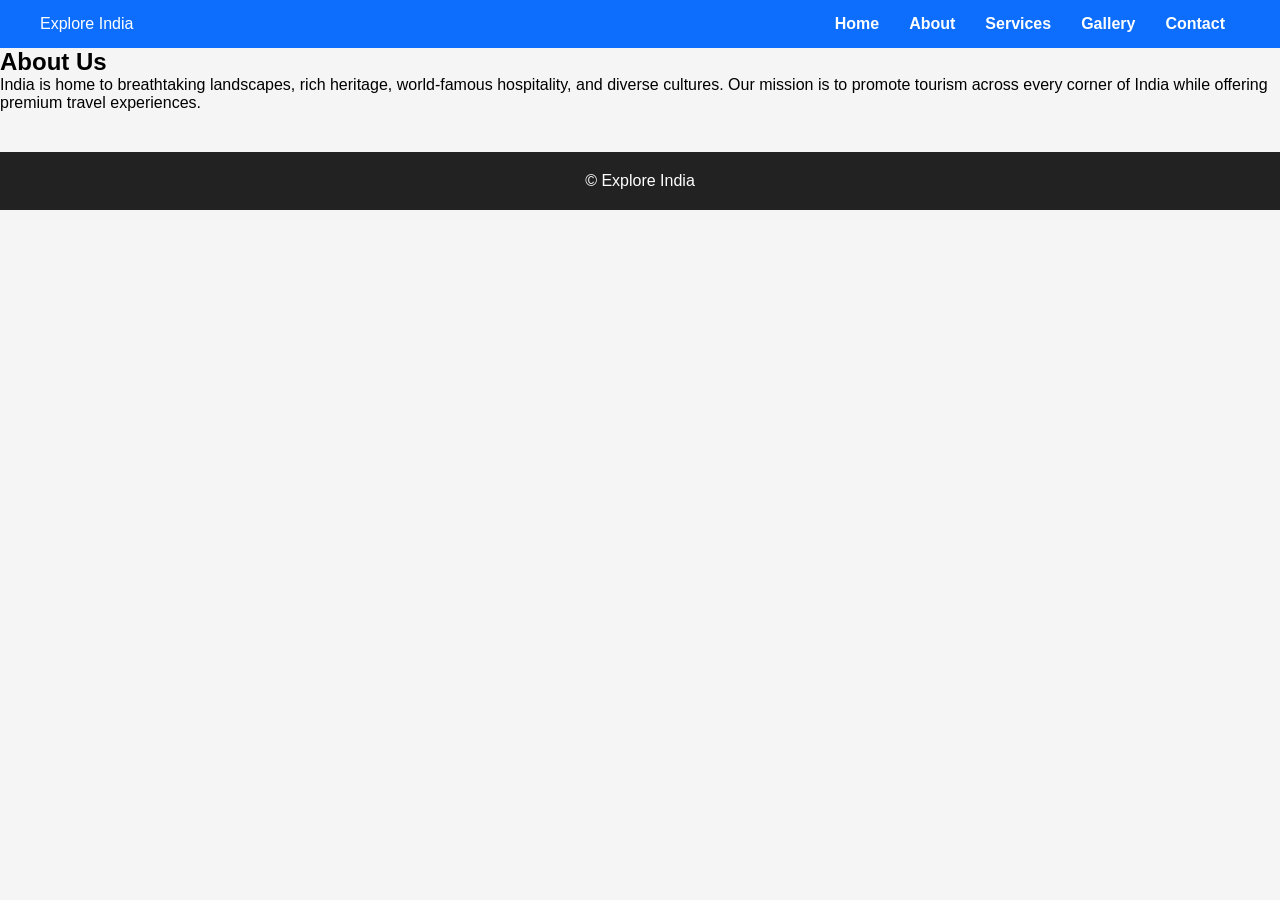
==== commit c9e05f68: "Revert "index (home) page" This reverts commit 22467121eb52b3f1bd228019612e37c8abef8bb9." ====
--- a/about.html
+++ b/about.html
@@ -1,77 +1,59 @@
 <!DOCTYPE html>
-<html lang="en">
+<html>
+<head>
 
-<head>
-    <meta charset="UTF-8">
-    <meta name="viewport" content="width=device-width,initial-scale=1.0">
-    <meta name="description" content="About IndiaTourism">
-    <title>About | IndiaTourism</title>
-    <link rel="preconnect" href="https://fonts.googleapis.com">
-    <link rel="preconnect" href="https://fonts.gstatic.com" crossorigin>
-    <link
-        href="https://fonts.googleapis.com/css2?family=DM+Sans:wght@400;500;600;700&family=Playfair+Display:ital,wght@0,600;0,700;0,800;1,600&display=swap"
-        rel="stylesheet">
-    <link rel="stylesheet" href="css/style.css">
+<link rel="stylesheet" href="css/style.css">
+
+<title>About</title>
+
 </head>
 
 <body>
-    <header class="site-header"><a class="brand" href="index.html"><span
-                class="brand-mark">✦<span><span>India<span>Tourism</span></span></a><button class="menu-toggle"
-            aria-label="Open navigation" aria-expanded="false">☰</button>
-        <nav class="main-nav"><a href="index.html">Home</a><a href="services.html">Explore India</a><a
-                href="services.html">Journeys</a><a href="index.html#planner">Trip Planner</a><a class="active"
-                href="about.html">About</a></nav><a class="nav-action" href="contact.html">Plan a trip
-            <span>↗</span></a>
-    </header>
-    <main>
-        <section class="page-hero about-hero">
-            <p class="eyebrow light"><span></span> Our story</p>
-            <h1>India is not just<br>a destination.<br><em>It is a feeling.</em></h1>
-            <p>IndiaTourism creates journeys that are considered, personal and rooted in the places they visit.</p>
-        </section>
-        <section class="story-section">
-            <div>
-                <p class="eyebrow warm"><span></span> Thoughtful travel</p>
-                <h2>Made for the<br><em>curious.</em></h2>
-            </div>
-            <div>
-                <p>We believe the most memorable trips have room for surprise: a chai shared with a host, a lane
-                    discovered on foot, a dawn seen from a train window. We connect you with those moments, while making
-                    the rest feel effortles</p>
-                <p>Our approach celebrates local knowledge, slower travel and stays that give back to their communities.
-                </p>
-            </div>
-        </section>
-        <section class="values-grid">
-            <article><span>01</span>
-                <h3>Local first</h3>
-                <p>We seek out independent stays, local guides and experiences with a genuine sense of place.</p>
-            </article>
-            <article><span>02</span>
-                <h3>Travel kindly</h3>
-                <p>We favour thoughtful itineraries that respect landscapes, heritage and neighbourhoods.</p>
-            </article>
-            <article><span>03</span>
-                <h3>Make it yours</h3>
-                <p>Your pace, your interests, your version of India—always at the centre of the journey.</p>
-            </article>
-        </section>
-        <section class="stats-strip">
-            <div><strong>28</strong><span>States to explore</span></div>
-            <div><strong>40+</strong><span>UNESCO heritage sites</span></div>
-            <div><strong>100%</strong><span>Made around you</span></div>
-        </section>
-    </main>
-    <footer class="site-footer"><a class="brand" href="index.html">
-            <span class="brand-mark">✦</span><span>India<span>Tourism</span></span></a>
-        <p>Made for the curious traveller.</p>
-        <div><a href="gallery.html">Gallery</a>
-            <a href="contact.html">Contact</a>
-            <a href="services.html">Journeys</a>
-        </div>
-        <small>© 2026 IndiaTourism. Discover responsibly.</small>
-    </footer>
-    <script src="js/script.js"></script>
+
+<nav class="navbar">
+
+<div class="logo">Explore India</div>
+
+<ul class="nav-links">
+
+<li><a href="index.html">Home</a></li>
+
+<li><a href="about.html">About</a></li>
+
+<li><a href="services.html">Services</a></li>
+
+<li><a href="gallery.html">Gallery</a></li>
+
+<li><a href="contact.html">Contact</a></li>
+
+</ul>
+
+</nav>
+
+<section class="page">
+
+<h1>About Us</h1>
+
+<p>
+
+India is home to breathtaking landscapes, rich heritage,
+
+world-famous hospitality, and diverse cultures.
+
+Our mission is to promote tourism across every corner
+
+of India while offering premium travel experiences.
+
+</p>
+
+</section>
+
+<footer>
+
+<p>© Explore India</p>
+
+</footer>
+
 </body>
 
 </html>
--- a/css/style.css
+++ b/css/style.css
@@ -1,1942 +1,135 @@
-:root {
-    --ink: #173631;
-    --forest: #173f38;
-    --cream: #f5f0e6;
-    --paper: #fdfbf6;
-    --saffron: #db672f;
-    --muted: #7c8178;
-    --line: #d8d5cc;
-    --serif: 'Playfair Display', Georgia, serif;
-    --sans: 'DM Sans', Arial, sans-serif;
+*{
+margin:0;
+padding:0;
+box-sizing:border-box;
+font-family:Arial;
 }
 
-* {
-    box-sizing: border-box;
+body{
+background:#f5f5f5;
 }
 
-html {
-    scroll-behavior: smooth;
+.navbar{
+display:flex;
+justify-content:space-between;
+align-items:center;
+background:#0d6efd;
+padding:15px 40px;
+color:white;
+flex-wrap:wrap;
 }
 
-body {
-    margin: 0;
-    background: var(--paper);
-    color: var(--ink);
-    font-family: var(--sans);
+.nav-links{
+display:flex;
+list-style:none;
 }
 
-a {
-    color: inherit;
-    text-decoration: none;
+.nav-links li{
+margin:0 15px;
 }
 
-img {
-    display: block;
-    width: 100%;
-    height: 100%;
-    object-fit: cover;
+.nav-links a{
+color:white;
+text-decoration:none;
+font-weight:bold;
 }
 
-.visually-hidden {
-    position: absolute;
-    width: 1px;
-    height: 1px;
-    overflow: hidden;
-    clip: rect(0, 0, 0, 0);
-    white-space: nowrap;
+.menu{
+display:none;
+font-size:30px;
+cursor:pointer;
 }
 
-.site-header {
-    position: sticky;
-    top: 0;
-    box-shadow: 0 1px 0 #17363112;
+.hero{
+text-align:center;
+padding:40px;
 }
 
-.site-search {
-    display: flex;
-    align-items: center;
-    gap: 7px;
-    width: 170px;
-    padding: 9px 11px;
-    border-bottom: 1px solid #aebbb3;
-    color: var(--saffron);
+.slider img{
+width:100%;
+height:500px;
+object-fit:cover;
+border-radius:10px;
 }
 
-.site-search input {
-    width: 100%;
-    border: 0;
-    outline: 0;
-    background: transparent;
-    color: var(--ink);
-    font: 500 11px var(--sans);
+.cards{
+display:flex;
+justify-content:center;
+gap:20px;
+flex-wrap:wrap;
+padding:40px;
 }
 
-.site-search input::placeholder {
-    color: #75847c;
+.card{
+background:white;
+padding:20px;
+width:300px;
+box-shadow:0 0 10px gray;
+text-align:center;
+border-radius:10px;
 }
 
-.home-links {
-    max-width: 1080px;
-    margin: auto;
-    padding: 38px 25px;
-    display: grid;
-    grid-template-columns: repeat(3, 1fr);
-    gap: 0;
+.card img{
+width:100%;
+height:220px;
+object-fit:cover;
 }
 
-.home-links a {
-    min-height: 99px;
-    padding: 14px 23px;
-    border-left: 1px solid var(--line);
-    display: grid;
-    grid-template-columns: 28px 1fr 20px;
-    align-content: center;
-    column-gap: 9px;
+.gallery{
+display:grid;
+grid-template-columns:repeat(auto-fit,minmax(250px,1fr));
+gap:15px;
+padding:30px;
 }
 
-.home-links a:last-child {
-    border-right: 1px solid var(--line);
+.gallery img{
+width:100%;
+border-radius:10px;
 }
 
-.home-links span {
-    grid-row: span 2;
-    color: var(--saffron);
-    font: italic 16px var(--serif);
+.contact{
+width:80%;
+margin:auto;
+padding:30px;
 }
 
-.home-links strong {
-    font: 600 17px var(--serif);
+.contact input,
+.contact textarea{
+width:100%;
+padding:12px;
+margin:10px 0;
 }
 
-.home-links small {
-    color: #7b8781;
-    font-size: 9px;
-    line-height: 1.5;
+button{
+padding:12px 30px;
+background:#0d6efd;
+color:white;
+border:none;
+cursor:pointer;
 }
 
-.home-links b {
-    grid-column: 3;
-    grid-row: span 2;
-    align-self: center;
-    color: var(--saffron);
-    font-size: 17px;
+footer{
+background:#222;
+color:white;
+text-align:center;
+padding:20px;
+margin-top:40px;
 }
 
-.booking-hero {
-    background-image: linear-gradient(90deg, #12362ee6, #12362e66), url('https://images.unsplash.com/photo-1514222134-b57cbb8ce073?auto=format&fit=crop&w=1600&q=80');
+@media(max-width:768px){
+
+.nav-links{
+display:none;
+width:100%;
+flex-direction:column;
 }
 
-@media (max-width:900px) {
-    .site-search {
-        order: 3;
-        margin-left: auto;
-        width: 150px;
-    }
-
-    .site-header {
-        gap: 16px;
-    }
-
-    .main-nav {
-        margin: auto;
-    }
+.nav-links.active{
+display:flex;
 }
 
-.gallery-grid.expanded-gallery {
-    height: auto;
-    min-height: 760px;
-    grid-template-columns: repeat(3, 1fr);
-    grid-template-rows: repeat(3, 240px);
+.menu{
+display:block;
 }
 
-.expanded-gallery .tall {
-    grid-row: span 2;
-}
-
-.expanded-gallery .gallery-item {
-    min-height: 0;
-}
-
-@media (max-width:760px) {
-    .gallery-grid.expanded-gallery {
-        min-height: 0;
-        grid-template-columns: 1fr 1fr;
-        grid-template-rows: repeat(5, 170px);
-    }
-}
-
-@media (max-width:760px) {
-    .site-search {
-        display: none;
-    }
-
-    .home-links {
-        grid-template-columns: 1fr;
-        padding: 18px 8vw 35px;
-    }
-
-    .home-links a,
-    .home-links a:last-child {
-        border: 0;
-        border-bottom: 1px solid var(--line);
-        padding: 16px 4px;
-        min-height: 82px;
-    }
-}
-
-.hero-image .hero-slide {
-    position: absolute;
-    inset: 0;
-    opacity: 0;
-    transition: opacity .75s ease;
-}
-
-.hero-image .hero-slide.active {
-    opacity: 1;
-}
-
-.slider-controls {
-    position: absolute;
-    z-index: 2;
-    right: 26px;
-    bottom: 25px;
-    display: flex;
-    gap: 7px;
-}
-
-.slider-dot {
-    width: 20px;
-    height: 2px;
-    padding: 0;
-    border: 0;
-    background: #ffffff88;
-    cursor: pointer;
-}
-
-.slider-dot.active {
-    background: #fff;
-}
-
-.page-hero {
-    min-height: 430px;
-    padding: 102px 12vw;
-    color: white;
-    background-position: center;
-    background-size: cover;
-}
-
-.page-hero h1 {
-    margin: 0;
-    font: 700 clamp(48px, 6vw, 74px)/.98 var(--serif);
-    letter-spacing: -2.7px;
-}
-
-.page-hero h1 em {
-    color: #edb363;
-}
-
-.page-hero>p:not(.eyebrow) {
-    max-width: 390px;
-    color: #e1e7e0;
-    font-size: 14px;
-    line-height: 1.8;
-    margin: 22px 0 0;
-}
-
-.about-hero {
-    background-image: linear-gradient(90deg, #12362ee6, #12362e75), url('https://images.unsplash.com/photo-1514222134-b57cbb8ce073?auto=format&fit=crop&w=1600&q=80');
-}
-
-.services-hero {
-    background-image: linear-gradient(90deg, #12362ee6, #12362e66), url('https://images.unsplash.com/photo-1506461883276-594a12b11cf3?auto=format&fit=crop&w=1600&q=80');
-}
-
-.gallery-hero {
-    background-image: linear-gradient(90deg, #12362ee6, #12362e68), url('https://images.unsplash.com/photo-1548013146-72479768bada?auto=format&fit=crop&w=1600&q=80');
-}
-
-.story-section {
-    max-width: 1080px;
-    margin: auto;
-    padding: 105px 25px;
-    display: grid;
-    grid-template-columns: 1fr 1fr;
-    gap: 80px;
-}
-
-.story-section h2,
-.service-page-intro h2 {
-    margin: 0;
-    font: 700 45px/.98 var(--serif);
-    letter-spacing: -1.8px;
-}
-
-.story-section h2 em,
-.service-page-intro h2 em {
-    color: var(--saffron);
-}
-
-.story-section>div:last-child {
-    color: #596961;
-    font-size: 14px;
-    line-height: 1.85;
-}
-
-.values-grid {
-    max-width: 1080px;
-    margin: 0 auto 105px;
-    padding: 0 25px;
-    display: grid;
-    grid-template-columns: repeat(3, 1fr);
-    gap: 16px;
-}
-
-.values-grid article {
-    padding: 29px;
-    background: var(--cream);
-}
-
-.values-grid span {
-    color: var(--saffron);
-    font: italic 18px var(--serif);
-}
-
-.values-grid h3 {
-    margin: 25px 0 7px;
-    font: 600 24px var(--serif);
-}
-
-.values-grid p {
-    color: #66736c;
-    font-size: 12px;
-    line-height: 1.7;
-    margin: 0;
-}
-
-.stats-strip {
-    background: var(--forest);
-    color: white;
-    padding: 43px max(10vw, 25px);
-    display: grid;
-    grid-template-columns: repeat(3, 1fr);
-    text-align: center;
-}
-
-.stats-strip div+div {
-    border-left: 1px solid #ffffff40;
-}
-
-.stats-strip strong {
-    display: block;
-    font: 600 39px var(--serif);
-    color: #edb363;
-}
-
-.stats-strip span {
-    font-size: 10px;
-    color: #d6e0d9;
-    text-transform: uppercase;
-    letter-spacing: 1px;
-}
-
-.service-page-intro {
-    max-width: 1080px;
-    margin: auto;
-    padding: 100px 25px 42px;
-}
-
-.service-page-grid {
-    max-width: 1080px;
-    margin: 0 auto 105px;
-    padding: 0 25px;
-    display: grid;
-    grid-template-columns: repeat(3, 1fr);
-    gap: 16px;
-}
-
-.service-page-grid article {
-    padding: 31px;
-    border: 1px solid var(--line);
-}
-
-.service-page-grid article>span {
-    color: var(--saffron);
-    font-size: 27px;
-}
-
-.service-page-grid h3 {
-    margin: 36px 0 7px;
-    font: 600 25px var(--serif);
-}
-
-.service-page-grid p {
-    min-height: 60px;
-    color: #69766f;
-    font-size: 12px;
-    line-height: 1.75;
-}
-
-.service-page-grid a {
-    color: var(--saffron);
-    font-size: 11px;
-    font-weight: 700;
-}
-
-.compact {
-    padding-top: 0;
-}
-
-.standalone {
-    background: var(--paper);
-}
-
-.contact-page {
-    min-height: 590px;
-}
-
-.expanded {
-    max-width: 1080px;
-}
-
-@media (max-width:760px) {
-    .page-hero {
-        min-height: 380px;
-        padding: 80px 9vw;
-    }
-
-    .story-section {
-        grid-template-columns: 1fr;
-        gap: 35px;
-        padding: 75px 8vw;
-    }
-
-    .values-grid,
-    .service-page-grid {
-        grid-template-columns: 1fr;
-        padding: 0 8vw;
-        margin-bottom: 75px;
-    }
-
-    .stats-strip {
-        grid-template-columns: 1fr;
-        gap: 22px;
-    }
-
-    .stats-strip div+div {
-        border-left: 0;
-        border-top: 1px solid #ffffff40;
-        padding-top: 22px;
-    }
-
-    .service-page-intro {
-        padding: 75px 8vw 35px;
-    }
-
-    .contact-page {
-        min-height: 0;
-    }
-}
-
-.booking-section {
-    max-width: 1130px;
-    margin: auto;
-    padding: 110px 25px;
-}
-
-.booking-section {
-    display: grid;
-    grid-template-columns: .9fr 1.5fr;
-    column-gap: 72px;
-}
-
-.booking-intro h2,
-.gallery-title h2,
-.contact-copy h2 {
-    font: 700 43px/.98 var(--serif);
-    letter-spacing: -1.7px;
-    margin: 0;
-}
-
-.booking-intro h2 em,
-.gallery-title h2 em,
-.contact-copy h2 em {
-    color: var(--saffron);
-}
-
-.booking-intro>p:not(.eyebrow) {
-    color: #647169;
-    line-height: 1.75;
-    font-size: 13px;
-    margin: 20px 0 27px;
-}
-
-.booking-tabs {
-    display: flex;
-    gap: 8px;
-    flex-wrap: wrap;
-}
-
-.booking-tab {
-    border: 1px solid #cbd0c9;
-    background: transparent;
-    color: #607069;
-    cursor: pointer;
-    padding: 9px 11px;
-    font: 600 10px var(--sans);
-}
-
-.booking-tab.active {
-    color: white;
-    border-color: var(--forest);
-    background: var(--forest);
-}
-
-.booking-options {
-    display: grid;
-    gap: 10px;
-}
-
-.booking-option {
-    position: relative;
-    min-height: 126px;
-    padding: 20px 22px;
-    border: 1px solid #deded6;
-    background: #fff;
-    display: grid;
-    grid-template-columns: 1fr auto;
-    align-items: center;
-}
-
-.booking-option.featured {
-    border-color: var(--saffron);
-}
-
-.option-tag {
-    color: var(--saffron);
-    text-transform: uppercase;
-    letter-spacing: 1.1px;
-    font-size: 8px;
-    font-weight: 700;
-}
-
-.booking-option h3 {
-    grid-column: 1;
-    font: 600 23px var(--serif);
-    margin: 4px 0 2px;
-}
-
-.booking-option p {
-    grid-column: 1;
-    margin: 0;
-    color: #738078;
-    font-size: 10px;
-}
-
-.booking-option strong {
-    position: absolute;
-    right: 22px;
-    top: 27px;
-    color: var(--forest);
-    font: 600 21px var(--serif);
-}
-
-.booking-option strong small {
-    display: block;
-    font: 400 8px var(--sans);
-    color: #8a948e;
-    text-transform: uppercase;
-    letter-spacing: .6px;
-}
-
-.reserve-button {
-    position: absolute;
-    right: 22px;
-    bottom: 18px;
-    border: 0;
-    background: transparent;
-    color: var(--saffron);
-    cursor: pointer;
-    padding: 0;
-    font: 700 10px var(--sans);
-}
-
-.reserve-button span {
-    margin-left: 8px;
-    font-size: 15px;
-}
-
-.booking-feedback {
-    grid-column: 2;
-    min-height: 18px;
-    margin: 12px 0 0;
-    color: var(--saffron);
-    font-size: 12px;
-}
-
-.saved-bookings {
-    grid-column: 2;
-}
-
-.saved-bookings:not(:empty) {
-    margin-top: 4px;
-    padding: 12px 14px;
-    background: var(--cream);
-    color: #44564e;
-    font-size: 11px;
-}
-
-.saved-bookings button {
-    float: right;
-    border: 0;
-    background: transparent;
-    color: var(--saffron);
-    cursor: pointer;
-}
-
-.gallery-section {
-    background: var(--cream);
-    padding: 102px max(6vw, 25px);
-}
-
-.gallery-title {
-    max-width: 1080px;
-    display: flex;
-    align-items: end;
-    justify-content: space-between;
-    gap: 50px;
-    margin: 0 auto 43px;
-}
-
-.gallery-title>p {
-    max-width: 345px;
-    margin: 0;
-    color: #657169;
-    line-height: 1.75;
-    font-size: 13px;
-}
-
-.gallery-grid {
-    max-width: 1080px;
-    margin: auto;
-    height: 493px;
-    display: grid;
-    grid-template-columns: 1.1fr 1fr 1fr;
-    grid-template-rows: 1fr 1fr;
-    gap: 14px;
-}
-
-.gallery-item {
-    position: relative;
-    overflow: hidden;
-    padding: 0;
-    border: 0;
-    cursor: pointer;
-    text-align: left;
-    color: #fff;
-    background: #143b34;
-}
-
-.gallery-item img {
-    transition: transform .4s;
-}
-
-.gallery-item:hover img {
-    transform: scale(1.05);
-}
-
-.gallery-item:after {
-    content: '';
-    position: absolute;
-    inset: 0;
-    background: linear-gradient(0deg, #0c2c25b5, transparent 55%);
-}
-
-.gallery-item span {
-    position: absolute;
-    z-index: 1;
-    bottom: 15px;
-    left: 17px;
-    font: 600 18px var(--serif);
-}
-
-.gallery-item.tall {
-    grid-row: span 2;
-}
-
-.gallery-item.wide {
-    grid-column: span 2;
-}
-
-.lightbox {
-    padding: 0;
-    border: 0;
-    max-width: min(820px, 90vw);
-    background: #153b34;
-    color: white;
-}
-
-.lightbox::backdrop {
-    background: #10251ed9;
-}
-
-.lightbox img {
-    max-height: 75vh;
-    object-fit: contain;
-}
-
-.lightbox p {
-    margin: 0;
-    padding: 13px 18px 16px;
-    font: italic 16px var(--serif);
-}
-
-.lightbox-close {
-    position: absolute;
-    top: 8px;
-    right: 8px;
-    width: 31px;
-    height: 31px;
-    border: 0;
-    border-radius: 50%;
-    background: white;
-    color: var(--forest);
-    font-size: 23px;
-    cursor: pointer;
-}
-
-.contact-section {
-    padding: 89px max(8vw, 25px);
-    background: var(--forest);
-    color: white;
-    display: grid;
-    grid-template-columns: .85fr 1.3fr;
-    gap: 92px;
-}
-
-.contact-copy h2 em {
-    color: #edb363;
-}
-
-.contact-copy>p:not(.eyebrow) {
-    color: #c1d0c7;
-    max-width: 320px;
-    font-size: 13px;
-    line-height: 1.8;
-    margin: 20px 0;
-}
-
-.contact-copy>a {
-    color: #f1bb6d;
-    font: 600 14px var(--serif);
-}
-
-.contact-form {
-    display: grid;
-    gap: 17px;
-}
-
-.form-row {
-    display: grid;
-    grid-template-columns: 1fr 1fr;
-    gap: 16px;
-}
-
-.contact-form label {
-    display: flex;
-    flex-direction: column;
-    gap: 7px;
-    text-transform: uppercase;
-    letter-spacing: .9px;
-    color: #c3d2c9;
-    font-size: 8px;
-}
-
-.contact-form input,
-.contact-form select,
-.contact-form textarea {
-    width: 100%;
-    border: 0;
-    border-bottom: 1px solid #a5bbb0;
-    outline: 0;
-    padding: 4px 0 9px;
-    resize: vertical;
-    color: white;
-    background: transparent;
-    font: 500 12px var(--sans);
-}
-
-.contact-form select option {
-    color: var(--ink);
-}
-
-.contact-form input::placeholder,
-.contact-form textarea::placeholder {
-    color: #b7c8bd;
-}
-
-.contact-form input:invalid:not(:placeholder-shown),
-.contact-form textarea:invalid:not(:placeholder-shown) {
-    border-bottom-color: #f09576;
-}
-
-.contact-form .button {
-    justify-self: start;
-    border: 0;
-    cursor: pointer;
-    margin-top: 5px;
-}
-
-.form-feedback {
-    min-height: 16px;
-    margin: 0;
-    color: #f3cf9e;
-    font-size: 12px;
-}
-
-@media (max-width:760px) {
-    .booking-section {
-        display: block;
-        padding: 75px 8vw;
-    }
-
-    .booking-options {
-        margin-top: 34px;
-    }
-
-    .booking-option {
-        min-height: 142px;
-    }
-
-    .booking-feedback,
-    .saved-bookings {
-        margin-top: 13px;
-    }
-
-    .gallery-section {
-        padding: 75px 6vw;
-    }
-
-    .gallery-title {
-        display: block;
-    }
-
-    .gallery-title>p {
-        margin-top: 23px;
-    }
-
-    .gallery-grid {
-        height: 430px;
-        grid-template-columns: 1fr 1fr;
-        grid-template-rows: 1.2fr 1fr 1fr;
-    }
-
-    .gallery-item.tall {
-        grid-row: span 2;
-    }
-
-    .gallery-item.wide {
-        grid-column: span 2;
-    }
-
-    .contact-section {
-        grid-template-columns: 1fr;
-        gap: 46px;
-        padding: 70px 8vw;
-    }
-
-    .form-row {
-        grid-template-columns: 1fr;
-        gap: 17px;
-    }
-}
-
-.destination-guide {
-    padding: 106px max(6vw, 25px) 112px;
-    background: var(--cream);
-}
-
-.guide-heading {
-    max-width: 1080px;
-    margin: 0 auto 42px;
-    display: flex;
-    align-items: end;
-    justify-content: space-between;
-    gap: 25px;
-}
-
-.guide-heading h2,
-.travel-tools h2 {
-    font: 700 44px/.98 var(--serif);
-    letter-spacing: -1.6px;
-    margin: 0;
-}
-
-.guide-heading h2 em,
-.travel-tools h2 em {
-    color: var(--saffron);
-}
-
-.filter-row {
-    display: flex;
-    gap: 7px;
-    flex-wrap: wrap;
-}
-
-.filter {
-    border: 1px solid #cbd0c9;
-    background: transparent;
-    padding: 9px 12px;
-    font: 600 10px var(--sans);
-    color: #607069;
-    cursor: pointer;
-}
-
-.filter.active,
-.filter:hover {
-    color: #fff;
-    border-color: var(--forest);
-    background: var(--forest);
-}
-
-.destination-cards {
-    max-width: 1080px;
-    margin: auto;
-    display: grid;
-    grid-template-columns: repeat(4, 1fr);
-    gap: 15px;
-}
-
-.destination-card {
-    background: #fff;
-    transition: transform .25s, opacity .25s;
-}
-
-.destination-card.hidden {
-    display: none;
-}
-
-.destination-card:hover {
-    transform: translateY(-5px);
-}
-
-.destination-card img {
-    height: 200px;
-}
-
-.destination-content {
-    padding: 17px 18px 14px;
-}
-
-.season {
-    font-size: 8px;
-    text-transform: uppercase;
-    letter-spacing: .85px;
-    color: var(--saffron);
-    font-weight: 700;
-}
-
-.destination-content h3 {
-    font: 600 24px var(--serif);
-    margin: 7px 0 4px;
-}
-
-.destination-content p {
-    color: #67746d;
-    font-size: 11px;
-    line-height: 1.5;
-    min-height: 33px;
-    margin: 0;
-}
-
-.destination-content>div {
-    border-top: 1px solid #e5e5df;
-    margin-top: 14px;
-    padding-top: 10px;
-    display: flex;
-    justify-content: space-between;
-    align-items: center;
-    color: #84918b;
-    font-size: 9px;
-    text-transform: uppercase;
-    letter-spacing: .8px;
-}
-
-.destination-content button {
-    border: 0;
-    background: transparent;
-    font-size: 21px;
-    color: var(--saffron);
-    cursor: pointer;
-    line-height: 1;
-}
-
-.destination-feedback {
-    max-width: 1080px;
-    margin: 16px auto 0;
-    min-height: 16px;
-    color: var(--saffron);
-    font-size: 12px;
-}
-
-.travel-tools {
-    padding: 107px max(6vw, 25px);
-    max-width: 1190px;
-    margin: auto;
-    display: grid;
-    grid-template-columns: 1.15fr 1.3fr .85fr;
-    gap: 39px;
-    align-items: center;
-}
-
-.tools-copy>p:not(.eyebrow) {
-    color: #65736b;
-    font-size: 13px;
-    line-height: 1.8;
-    max-width: 275px;
-    margin: 19px 0 23px;
-}
-
-.dark-link {
-    color: var(--forest);
-}
-
-.dark-link span {
-    color: var(--saffron);
-    margin-left: 9px;
-    font-size: 17px;
-}
-
-.service-list {
-    border-top: 1px solid var(--line);
-}
-
-.service-list article {
-    min-height: 93px;
-    display: grid;
-    grid-template-columns: 36px 1fr 18px;
-    gap: 9px;
-    align-items: center;
-    border-bottom: 1px solid var(--line);
-}
-
-.service-icon {
-    color: var(--saffron);
-    font-size: 24px;
-}
-
-.service-list h3 {
-    margin: 0 0 4px;
-    font: 600 18px var(--serif);
-}
-
-.service-list p {
-    margin: 0;
-    color: #77827c;
-    font-size: 10px;
-    line-height: 1.5;
-}
-
-.service-list article>span:last-child {
-    color: var(--saffron);
-}
-
-.weather-card {
-    min-height: 232px;
-    background: var(--forest);
-    color: white;
-    padding: 22px;
-}
-
-.weather-top {
-    display: flex;
-    justify-content: space-between;
-    align-items: start;
-    border-bottom: 1px solid #ffffff35;
-    padding-bottom: 19px;
-}
-
-.weather-top p {
-    margin: 0 0 4px;
-    color: #c8d8cf;
-    font-size: 8px;
-    letter-spacing: 1px;
-}
-
-.weather-top select {
-    margin-left: -3px;
-    border: 0;
-    color: white;
-    background: transparent;
-    font: 600 16px var(--serif);
-    outline: 0;
-}
-
-.weather-top option {
-    color: var(--ink);
-}
-
-.weather-top>span {
-    color: #f8bf5b;
-    font-size: 31px;
-}
-
-.temperature {
-    padding: 23px 0;
-    display: flex;
-    align-items: center;
-    gap: 16px;
-}
-
-.temperature strong {
-    font: 600 48px/.8 var(--serif);
-}
-
-.temperature div {
-    display: flex;
-    flex-direction: column;
-    gap: 4px;
-    font-size: 12px;
-}
-
-.temperature small {
-    color: #b5c8bd;
-    font-size: 9px;
-    line-height: 1.3;
-}
-
-.weather-meta {
-    border-top: 1px solid #ffffff35;
-    padding-top: 14px;
-    display: flex;
-    gap: 17px;
-    color: #c5d1ca;
-    font-size: 9px;
-}
-
-.weather-meta b {
-    display: block;
-    color: white;
-    padding-top: 3px;
-    font-size: 11px;
-}
-
-@media (max-width:760px) {
-    .guide-heading {
-        display: block;
-    }
-
-    .filter-row {
-        margin-top: 25px;
-    }
-
-    .destination-guide {
-        padding: 75px 6vw;
-    }
-
-    .destination-cards {
-        grid-template-columns: 1fr 1fr;
-    }
-
-    .destination-card img {
-        height: 160px;
-    }
-
-    .destination-content {
-        padding: 13px;
-    }
-
-    .destination-content h3 {
-        font-size: 20px;
-    }
-
-    .destination-content p {
-        font-size: 10px;
-    }
-
-    .travel-tools {
-        grid-template-columns: 1fr;
-        padding: 75px 8vw;
-        gap: 32px;
-    }
-
-    .weather-card {
-        max-width: 340px;
-    }
-}
-
-.site-header {
-    height: 84px;
-    display: flex;
-    align-items: center;
-    gap: 38px;
-    padding: 0 6vw;
-    background: var(--paper);
-    position: relative;
-    z-index: 5;
-}
-
-.brand {
-    display: flex;
-    align-items: center;
-    gap: 8px;
-    font-size: 20px;
-    font-weight: 700;
-    letter-spacing: -1px;
-    white-space: nowrap;
-}
-
-.brand>span:last-child span {
-    color: var(--saffron);
-}
-
-.brand-mark {
-    color: var(--saffron);
-    font-size: 29px;
-    line-height: 0;
-}
-
-.main-nav {
-    display: flex;
-    gap: 27px;
-    margin: auto;
-    font-size: 13px;
-    font-weight: 600;
-}
-
-.main-nav a {
-    padding: 33px 0 27px;
-    border-bottom: 2px solid transparent;
-}
-
-.main-nav a:hover,
-.main-nav .active {
-    color: var(--saffron);
-    border-bottom-color: var(--saffron);
-}
-
-.nav-action {
-    border: 1px solid #b7c1ba;
-    padding: 11px 16px;
-    font-size: 12px;
-    font-weight: 700;
-}
-
-.nav-action span {
-    margin-left: 8px;
-    color: var(--saffron);
-    font-size: 16px;
-}
-
-.menu-toggle {
-    display: none;
-}
-
-.hero {
-    min-height: 570px;
-    display: grid;
-    grid-template-columns: 51% 49%;
-    background: var(--cream);
-    position: relative;
-    overflow: hidden;
-}
-
-.hero-copy {
-    padding: 94px 7vw 75px 12vw;
-    align-self: center;
-}
-
-.eyebrow {
-    text-transform: uppercase;
-    letter-spacing: 2px;
-    font-size: 10px;
-    font-weight: 700;
-    color: var(--forest);
-    margin: 0 0 20px;
-    display: flex;
-    align-items: center;
-    gap: 10px;
-}
-
-.eyebrow span {
-    width: 27px;
-    height: 1px;
-    background: currentColor;
-    display: inline-block;
-}
-
-.warm {
-    color: var(--saffron);
-}
-
-.light {
-    color: #e9c693;
-}
-
-.hero h1,
-.intro-section h2,
-.section-heading h2,
-.planner-banner h2,
-.about-strip h2 {
-    font: 700 clamp(46px, 5vw, 74px)/.98 var(--serif);
-    letter-spacing: -2.7px;
-    margin: 0;
-}
-
-.hero h1 em,
-.intro-section h2 em,
-.section-heading h2 em,
-.planner-banner h2 em,
-.about-strip h2 em {
-    font-weight: 600;
-    color: var(--saffron);
-}
-
-.hero-description {
-    max-width: 400px;
-    margin: 27px 0 29px;
-    font-size: 14px;
-    line-height: 1.75;
-    color: #53645d;
-}
-
-.hero-actions {
-    display: flex;
-    gap: 28px;
-    align-items: center;
-}
-
-.button {
-    display: inline-flex;
-    gap: 20px;
-    align-items: center;
-    justify-content: center;
-    padding: 14px 19px;
-    font-size: 12px;
-    font-weight: 700;
-    letter-spacing: .1px;
-    transition: .2s ease;
-}
-
-.button-primary {
-    color: white;
-    background: var(--forest);
-}
-
-.button:hover {
-    transform: translateY(-2px);
-}
-
-.button span {
-    font-size: 18px;
-}
-
-.text-link {
-    font-size: 12px;
-    font-weight: 700;
-}
-
-.play {
-    color: var(--saffron);
-    font-size: 11px;
-    border: 1px solid var(--saffron);
-    border-radius: 50%;
-    padding: 7px 8px 7px 9px;
-    margin-right: 8px;
-}
-
-.hero-image {
-    position: relative;
-    min-height: 570px;
-}
-
-.hero-image:after {
-    content: '';
-    inset: 0;
-    position: absolute;
-    background: linear-gradient(90deg, rgba(12, 38, 32, .12), transparent 45%);
-}
-
-.heritage-note {
-    position: absolute;
-    z-index: 1;
-    bottom: 38px;
-    left: -39px;
-    display: flex;
-    align-items: center;
-    gap: 13px;
-    background: #f8f1e4;
-    padding: 15px 22px;
-}
-
-.heritage-note>span {
-    color: var(--saffron);
-    font-size: 21px;
-}
-
-.heritage-note div {
-    display: flex;
-    align-items: center;
-    gap: 9px;
-}
-
-.heritage-note strong {
-    font: 700 25px var(--serif);
-}
-
-.heritage-note small {
-    font-size: 9px;
-    line-height: 1.35;
-    text-transform: uppercase;
-    letter-spacing: .5px;
-}
-
-.scroll-cue {
-    position: absolute;
-    bottom: 22px;
-    left: 5.9vw;
-    font-size: 9px;
-    letter-spacing: 1.4px;
-    text-transform: uppercase;
-    color: #73817a;
-    display: flex;
-    gap: 9px;
-    align-items: center;
-}
-
-.scroll-cue span {
-    width: 27px;
-    height: 1px;
-    background: #73817a;
-}
-
-.search-panel {
-    width: min(970px, 87vw);
-    margin: -36px auto 0;
-    position: relative;
-    z-index: 4;
-    background: white;
-    box-shadow: 0 16px 35px #193a3126;
-}
-
-.search-panel form {
-    min-height: 84px;
-    display: grid;
-    grid-template-columns: 1.35fr 1fr 1fr 72px;
-    align-items: center;
-}
-
-.search-panel label {
-    display: flex;
-    gap: 14px;
-    align-items: center;
-    padding: 12px 24px;
-    border-right: 1px solid #e6e6df;
-}
-
-.field-icon {
-    font-size: 24px;
-    color: var(--saffron);
-}
-
-.field-text {
-    display: flex;
-    flex-direction: column;
-    gap: 3px;
-    width: 100%;
-}
-
-.field-text small {
-    font-size: 9px;
-    color: #8b928d;
-    text-transform: uppercase;
-    font-weight: 700;
-    letter-spacing: .9px;
-}
-
-.field-text input,
-.field-text select {
-    border: 0;
-    outline: 0;
-    padding: 0;
-    color: var(--ink);
-    width: 100%;
-    font: 600 12px var(--sans);
-    background: transparent;
-}
-
-.field-text input::placeholder {
-    color: var(--ink);
-    opacity: 1;
-}
-
-.search-button {
-    height: 100%;
-    border: 0;
-    cursor: pointer;
-    color: white;
-    background: var(--saffron);
-    font-size: 28px;
-}
-
-.search-panel p {
-    margin: 0;
-    padding: 0 20px;
-    font-size: 12px;
-    color: var(--saffron);
-}
-
-.intro-section,
-.journey-section,
-.about-strip {
-    max-width: 1130px;
-    margin: auto;
-}
-
-.intro-section {
-    padding: 113px 25px 49px;
-    display: grid;
-    grid-template-columns: 1fr 1fr;
-    align-items: end;
-}
-
-.intro-section h2,
-.section-heading h2 {
-    font-size: 46px;
-}
-
-.section-copy {
-    max-width: 370px;
-    justify-self: end;
-    font-size: 14px;
-    line-height: 1.8;
-    color: #65716b;
-    margin: 0 0 4px;
-}
-
-.experience-grid {
-    max-width: 1130px;
-    margin: auto;
-    padding: 0 25px 111px;
-    display: grid;
-    grid-template-columns: 1.35fr 1fr 1fr;
-    grid-template-rows: 220px 220px;
-    gap: 14px;
-}
-
-.experience-card {
-    min-height: 0;
-    position: relative;
-    overflow: hidden;
-    color: #fff;
-}
-
-.experience-card img {
-    transition: transform .5s;
-}
-
-.experience-card:hover img {
-    transform: scale(1.06);
-}
-
-.large-card {
-    grid-row: span 2;
-}
-
-.wide-card {
-    grid-column: span 2;
-}
-
-.card-shade {
-    position: absolute;
-    inset: 0;
-    background: linear-gradient(0deg, rgba(4, 26, 23, .73), transparent 65%);
-}
-
-.experience-number {
-    position: absolute;
-    top: 17px;
-    left: 20px;
-    font: italic 15px var(--serif);
-}
-
-.experience-name {
-    position: absolute;
-    left: 20px;
-    bottom: 18px;
-    font: 600 25px/.95 var(--serif);
-}
-
-.arrow-round {
-    position: absolute;
-    right: 17px;
-    bottom: 18px;
-    width: 32px;
-    height: 32px;
-    display: grid;
-    place-items: center;
-    background: var(--saffron);
-    border-radius: 50%;
-    font-size: 17px;
-}
-
-.journey-section {
-    padding: 90px 25px 117px;
-}
-
-.section-heading {
-    display: flex;
-    justify-content: space-between;
-    align-items: end;
-    margin-bottom: 42px;
-}
-
-.button-outline {
-    border: 1px solid #afbbb4;
-    color: var(--forest);
-}
-
-.journey-list {
-    border-top: 1px solid var(--line);
-}
-
-.journey-list article {
-    display: grid;
-    grid-template-columns: 66px 1fr 150px 32px;
-    align-items: center;
-    min-height: 106px;
-    border-bottom: 1px solid var(--line);
-    column-gap: 14px;
-}
-
-.journey-count {
-    color: var(--saffron);
-    font: italic 17px var(--serif);
-}
-
-.journey-meta {
-    text-transform: uppercase;
-    letter-spacing: 1.3px;
-    font-size: 9px;
-    color: #8b928d;
-    margin: 0 0 5px;
-}
-
-.journey-list h3 {
-    margin: 0;
-    font: 600 24px var(--serif);
-}
-
-.journey-price {
-    display: flex;
-    flex-direction: column;
-    font-size: 9px;
-    color: #8b928d;
-}
-
-.journey-price strong {
-    font: 700 16px var(--serif);
-    color: var(--ink);
-}
-
-.journey-price small {
-    font-size: 9px;
-}
-
-.journey-list article>a {
-    display: grid;
-    place-items: center;
-    width: 29px;
-    height: 29px;
-    border: 1px solid #abb9b1;
-    border-radius: 50%;
-    color: var(--saffron);
-}
-
-.planner-banner {
-    min-height: 350px;
-    padding: 69px max(7vw, 40px);
-    background: linear-gradient(90deg, rgba(16, 53, 45, .97), rgba(16, 53, 45, .86)), url('https://images.unsplash.com/photo-1529253355930-ddbe423a2ac7?auto=format&fit=crop&w=1600&q=80') center/cover;
-    color: white;
-    display: grid;
-    grid-template-columns: 1fr 1fr;
-    gap: 70px;
-    align-items: center;
-    position: relative;
-}
-
-.planner-banner h2 {
-    font-size: 45px;
-}
-
-.planner-banner h2 em {
-    color: #edb363;
-}
-
-.planner-banner>div>p:last-child {
-    font-size: 13px;
-    color: #d4ddd7;
-    margin: 20px 0 0;
-}
-
-.planner-form {
-    display: grid;
-    grid-template-columns: 1fr 1fr;
-    gap: 15px;
-}
-
-.planner-form label {
-    padding: 10px 13px 12px;
-    background: #ffffff13;
-    border-bottom: 1px solid #b8c8bf;
-    text-transform: uppercase;
-    font-size: 8px;
-    letter-spacing: 1px;
-    color: #c3d2c9;
-}
-
-.planner-form select {
-    appearance: none;
-    width: 100%;
-    border: 0;
-    outline: 0;
-    color: white;
-    background: transparent;
-    padding: 5px 0 0;
-    font: 600 13px var(--sans);
-}
-
-.planner-form option {
-    color: var(--ink);
-}
-
-.button-saffron {
-    background: var(--saffron);
-    color: white;
-    border: 0;
-    cursor: pointer;
-}
-
-.planner-feedback {
-    grid-column: span 2;
-    margin: 0;
-    color: #efd4ad;
-    font-size: 12px;
-}
-
-.about-strip {
-    padding: 105px 25px;
-    display: grid;
-    grid-template-columns: 1fr 1.1fr 1fr;
-    gap: 42px;
-    align-items: center;
-}
-
-.about-strip h2 {
-    font-size: 36px;
-}
-
-.about-strip>p:last-child {
-    color: #68736d;
-    font-size: 14px;
-    line-height: 1.8;
-}
-
-.site-footer {
-    background: #112d28;
-    color: #e8eee8;
-    padding: 42px 7vw 30px;
-    display: grid;
-    grid-template-columns: 1fr 1.6fr 1fr;
-    align-items: start;
-    gap: 20px;
-}
-
-.site-footer .brand {
-    color: white;
-}
-
-.site-footer>p {
-    font: italic 17px var(--serif);
-    margin: 3px 0;
-}
-
-.site-footer div {
-    display: flex;
-    justify-content: flex-end;
-    gap: 18px;
-    font-size: 11px;
-}
-
-.site-footer small {
-    grid-column: 1/-1;
-    border-top: 1px solid #ffffff2b;
-    padding-top: 18px;
-    margin-top: 12px;
-    font-size: 10px;
-    color: #afbbb5;
-}
-
-@media (max-width:760px) {
-    .site-header {
-        height: 70px;
-        padding: 0 6vw;
-        gap: 16px;
-    }
-
-    .menu-toggle {
-        display: block;
-        margin-left: auto;
-        border: 0;
-        background: transparent;
-        font-size: 24px;
-        color: var(--forest);
-        cursor: pointer;
-    }
-
-    .main-nav {
-        display: none;
-        position: absolute;
-        top: 70px;
-        left: 0;
-        right: 0;
-        padding: 13px 6vw 19px;
-        background: var(--paper);
-        box-shadow: 0 10px 20px #1c39321a;
-    }
-
-    .main-nav.open {
-        display: flex;
-        flex-direction: column;
-        gap: 5px;
-    }
-
-    .main-nav a {
-        padding: 7px 0;
-    }
-
-    .nav-action {
-        display: none;
-    }
-
-    .hero {
-        grid-template-columns: 1fr;
-    }
-
-    .hero-copy {
-        padding: 70px 9vw 55px;
-    }
-
-    .hero-image {
-        min-height: 340px;
-    }
-
-    .heritage-note {
-        left: 16px;
-        bottom: 20px;
-    }
-
-    .scroll-cue {
-        display: none;
-    }
-
-    .search-panel {
-        margin: -1px auto 0;
-        width: 100%;
-    }
-
-    .search-panel form {
-        grid-template-columns: 1fr 60px;
-    }
-
-    .search-panel label {
-        padding: 12px 18px;
-    }
-
-    .search-panel label:nth-of-type(2),
-    .search-panel label:nth-of-type(3) {
-        display: none;
-    }
-
-    .intro-section {
-        grid-template-columns: 1fr;
-        gap: 25px;
-        padding: 80px 8vw 40px;
-    }
-
-    .section-copy {
-        justify-self: start;
-    }
-
-    .experience-grid {
-        padding: 0 5vw 70px;
-        grid-template-columns: 1fr 1fr;
-        grid-template-rows: 230px 170px 170px;
-    }
-
-    .large-card {
-        grid-row: span 2;
-    }
-
-    .wide-card {
-        grid-column: span 2;
-    }
-
-    .journey-section {
-        padding: 65px 6vw;
-    }
-
-    .section-heading {
-        display: block;
-    }
-
-    .section-heading .button {
-        margin-top: 24px;
-    }
-
-    .journey-list article {
-        grid-template-columns: 35px 1fr 28px;
-        padding: 18px 0;
-        min-height: 0;
-    }
-
-    .journey-price {
-        display: none;
-    }
-
-    .journey-list h3 {
-        font-size: 19px;
-    }
-
-    .planner-banner {
-        grid-template-columns: 1fr;
-        gap: 35px;
-        padding: 62px 8vw;
-    }
-
-    .planner-form {
-        grid-template-columns: 1fr;
-    }
-
-    .planner-feedback {
-        grid-column: auto;
-    }
-
-    .about-strip {
-        grid-template-columns: 1fr;
-        padding: 75px 8vw;
-        gap: 18px;
-    }
-
-    .site-footer {
-        grid-template-columns: 1fr;
-        padding: 35px 8vw 25px;
-    }
-
-    .site-footer div {
-        justify-content: flex-start;
-    }
-
-    .site-footer small {
-        margin-top: 4px;
-    }
 }
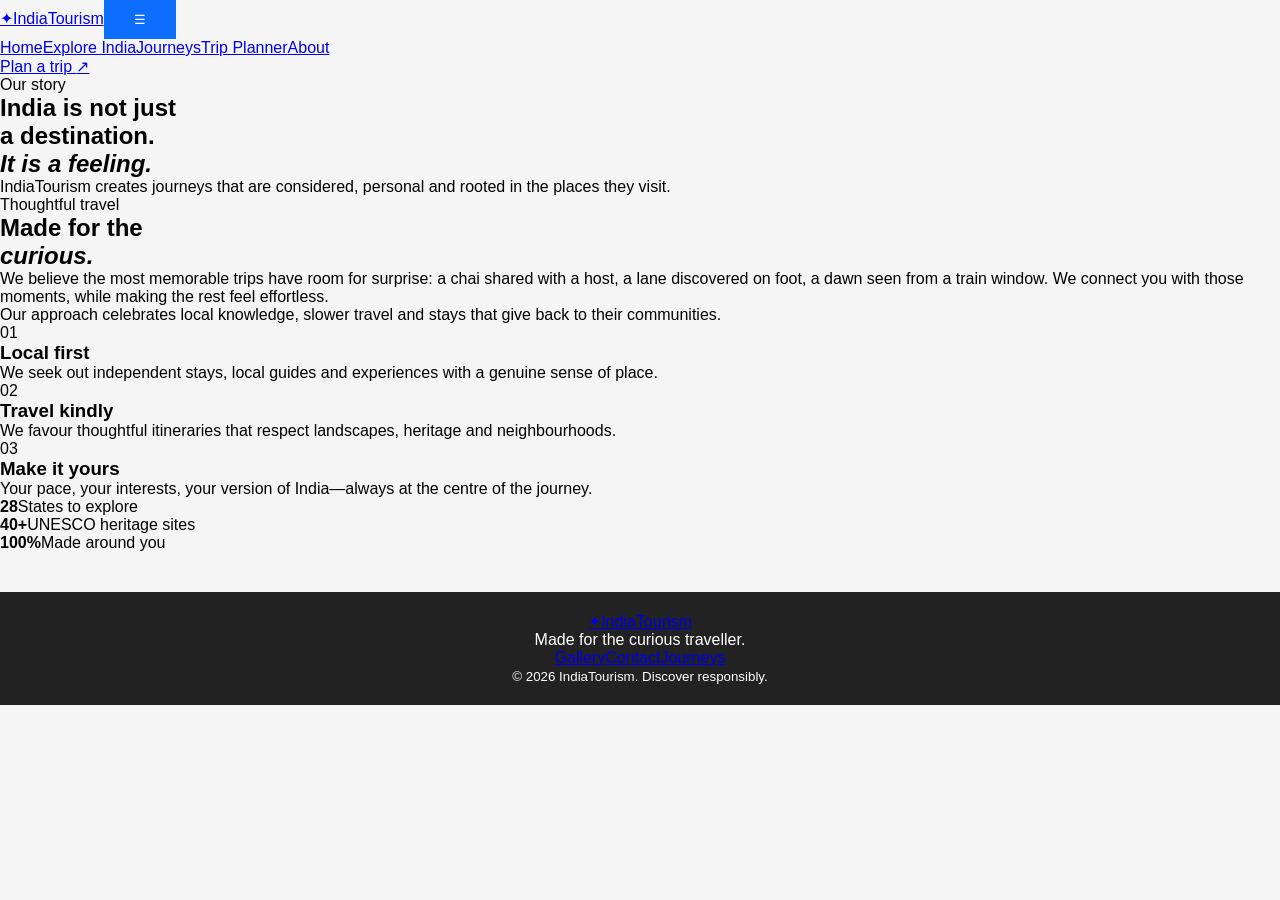
==== commit cdeb50d5: "Update about.html" ====
--- a/about.html
+++ b/about.html
@@ -1,59 +1,74 @@
 <!DOCTYPE html>
-<html>
+<html lang="en">
+
 <head>
-
-<link rel="stylesheet" href="css/style.css">
-
-<title>About</title>
-
+    <meta charset="UTF-8">
+    <meta name="viewport" content="width=device-width,initial-scale=1.0">
+    <meta name="description" content="About IndiaTourism">
+    <title>About | IndiaTourism</title>
+    <link rel="preconnect" href="https://fonts.googleapis.com">
+    <link rel="preconnect" href="https://fonts.gstatic.com" crossorigin>
+    <link
+        href="https://fonts.googleapis.com/css2?family=DM+Sans:wght@400;500;600;700&family=Playfair+Display:ital,wght@0,600;0,700;0,800;1,600&display=swap"
+        rel="stylesheet">
+    <link rel="stylesheet" href="css/style.css">
 </head>
 
 <body>
-
-<nav class="navbar">
-
-<div class="logo">Explore India</div>
-
-<ul class="nav-links">
-
-<li><a href="index.html">Home</a></li>
-
-<li><a href="about.html">About</a></li>
-
-<li><a href="services.html">Services</a></li>
-
-<li><a href="gallery.html">Gallery</a></li>
-
-<li><a href="contact.html">Contact</a></li>
-
-</ul>
-
-</nav>
-
-<section class="page">
-
-<h1>About Us</h1>
-
-<p>
-
-India is home to breathtaking landscapes, rich heritage,
-
-world-famous hospitality, and diverse cultures.
-
-Our mission is to promote tourism across every corner
-
-of India while offering premium travel experiences.
-
-</p>
-
-</section>
-
-<footer>
-
-<p>© Explore India</p>
-
-</footer>
-
+    <header class="site-header"><a class="brand" href="index.html"><span
+                class="brand-mark">✦</span><span>India<span>Tourism</span></span></a><button class="menu-toggle"
+            aria-label="Open navigation" aria-expanded="false">☰</button>
+        <nav class="main-nav"><a href="index.html">Home</a><a href="services.html">Explore India</a><a
+                href="services.html">Journeys</a><a href="index.html#planner">Trip Planner</a><a class="active"
+                href="about.html">About</a></nav><a class="nav-action" href="contact.html">Plan a trip
+            <span>↗</span></a>
+    </header>
+    <main>
+        <section class="page-hero about-hero">
+            <p class="eyebrow light"><span></span> Our story</p>
+            <h1>India is not just<br>a destination.<br><em>It is a feeling.</em></h1>
+            <p>IndiaTourism creates journeys that are considered, personal and rooted in the places they visit.</p>
+        </section>
+        <section class="story-section">
+            <div>
+                <p class="eyebrow warm"><span></span> Thoughtful travel</p>
+                <h2>Made for the<br><em>curious.</em></h2>
+            </div>
+            <div>
+                <p>We believe the most memorable trips have room for surprise: a chai shared with a host, a lane
+                    discovered on foot, a dawn seen from a train window. We connect you with those moments, while making
+                    the rest feel effortless.</p>
+                <p>Our approach celebrates local knowledge, slower travel and stays that give back to their communities.
+                </p>
+            </div>
+        </section>
+        <section class="values-grid">
+            <article><span>01</span>
+                <h3>Local first</h3>
+                <p>We seek out independent stays, local guides and experiences with a genuine sense of place.</p>
+            </article>
+            <article><span>02</span>
+                <h3>Travel kindly</h3>
+                <p>We favour thoughtful itineraries that respect landscapes, heritage and neighbourhoods.</p>
+            </article>
+            <article><span>03</span>
+                <h3>Make it yours</h3>
+                <p>Your pace, your interests, your version of India—always at the centre of the journey.</p>
+            </article>
+        </section>
+        <section class="stats-strip">
+            <div><strong>28</strong><span>States to explore</span></div>
+            <div><strong>40+</strong><span>UNESCO heritage sites</span></div>
+            <div><strong>100%</strong><span>Made around you</span></div>
+        </section>
+    </main>
+    <footer class="site-footer"><a class="brand" href="index.html"><span
+                class="brand-mark">✦</span><span>India<span>Tourism</span></span></a>
+        <p>Made for the curious traveller.</p>
+        <div><a href="gallery.html">Gallery</a><a href="contact.html">Contact</a><a href="services.html">Journeys</a>
+        </div><small>© 2026 IndiaTourism. Discover responsibly.</small>
+    </footer>
+    <script src="js/script.js"></script>
 </body>
 
-</html>+</html>
